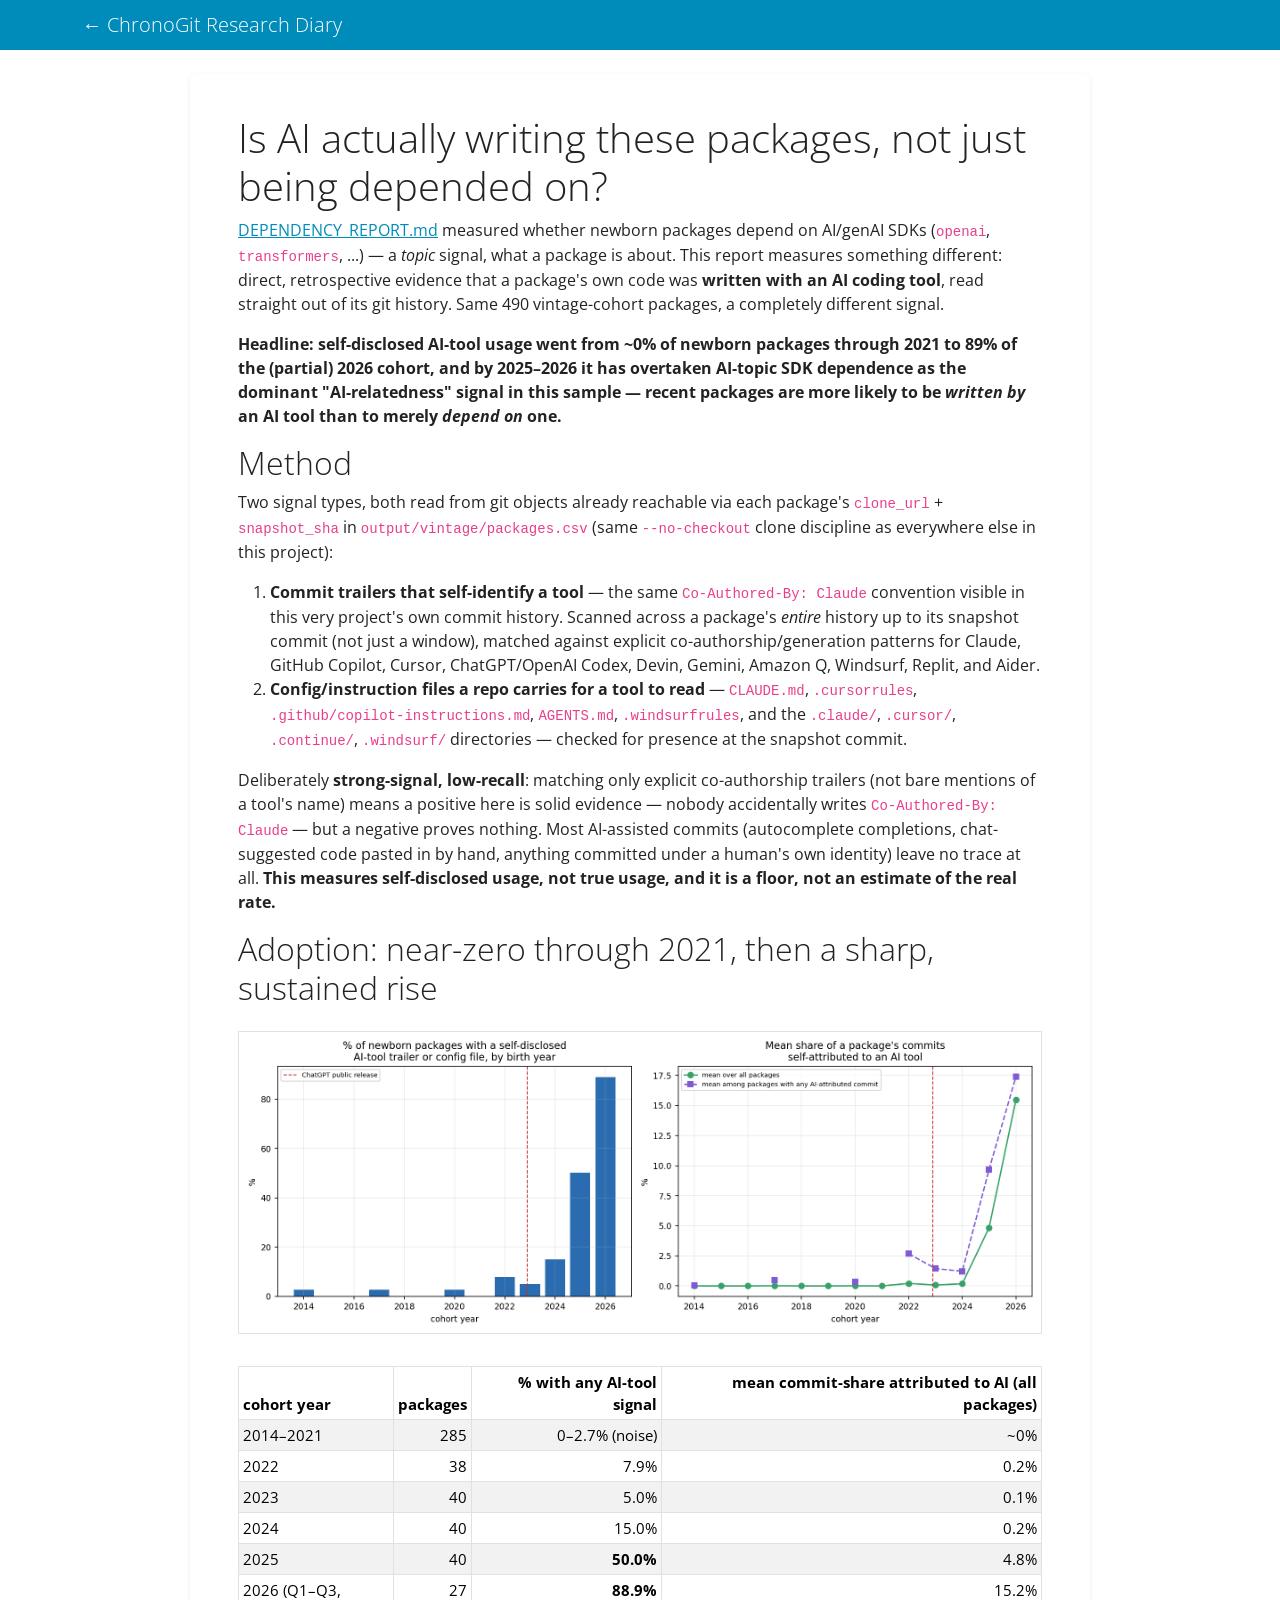
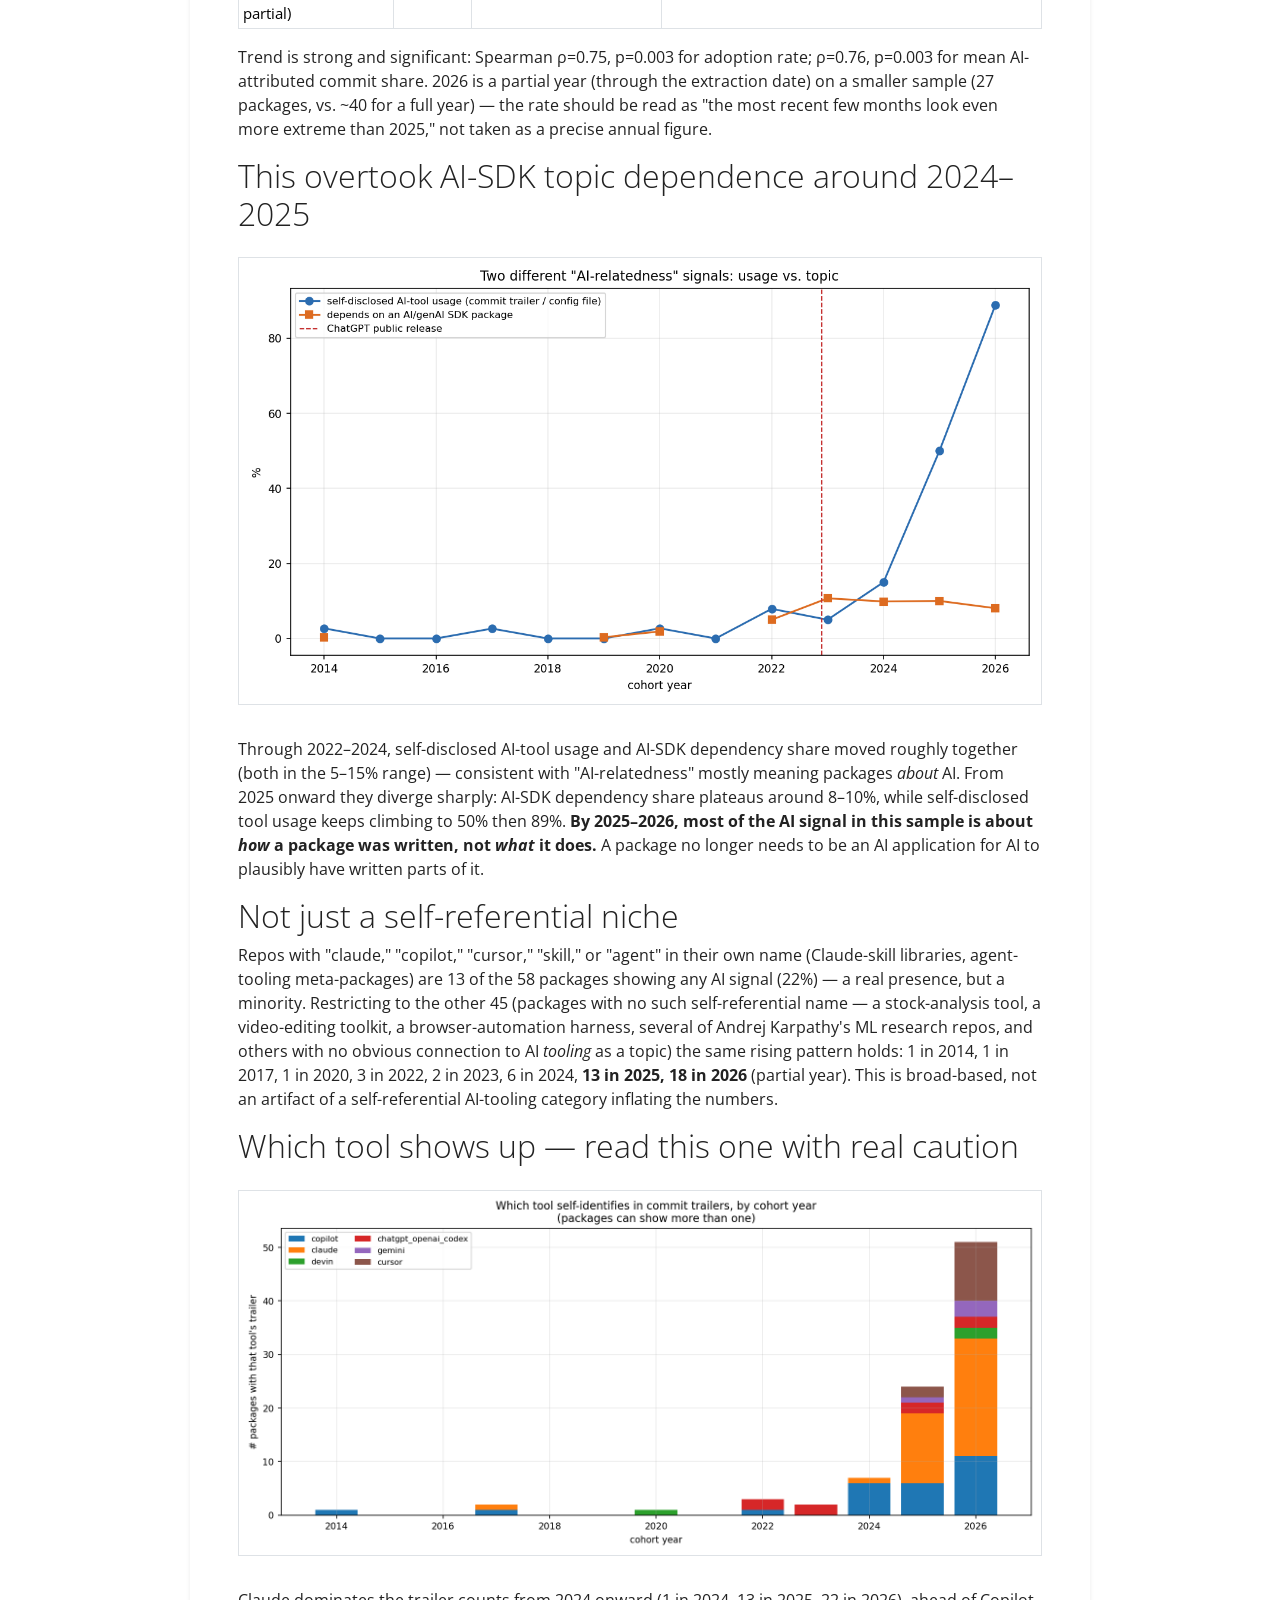
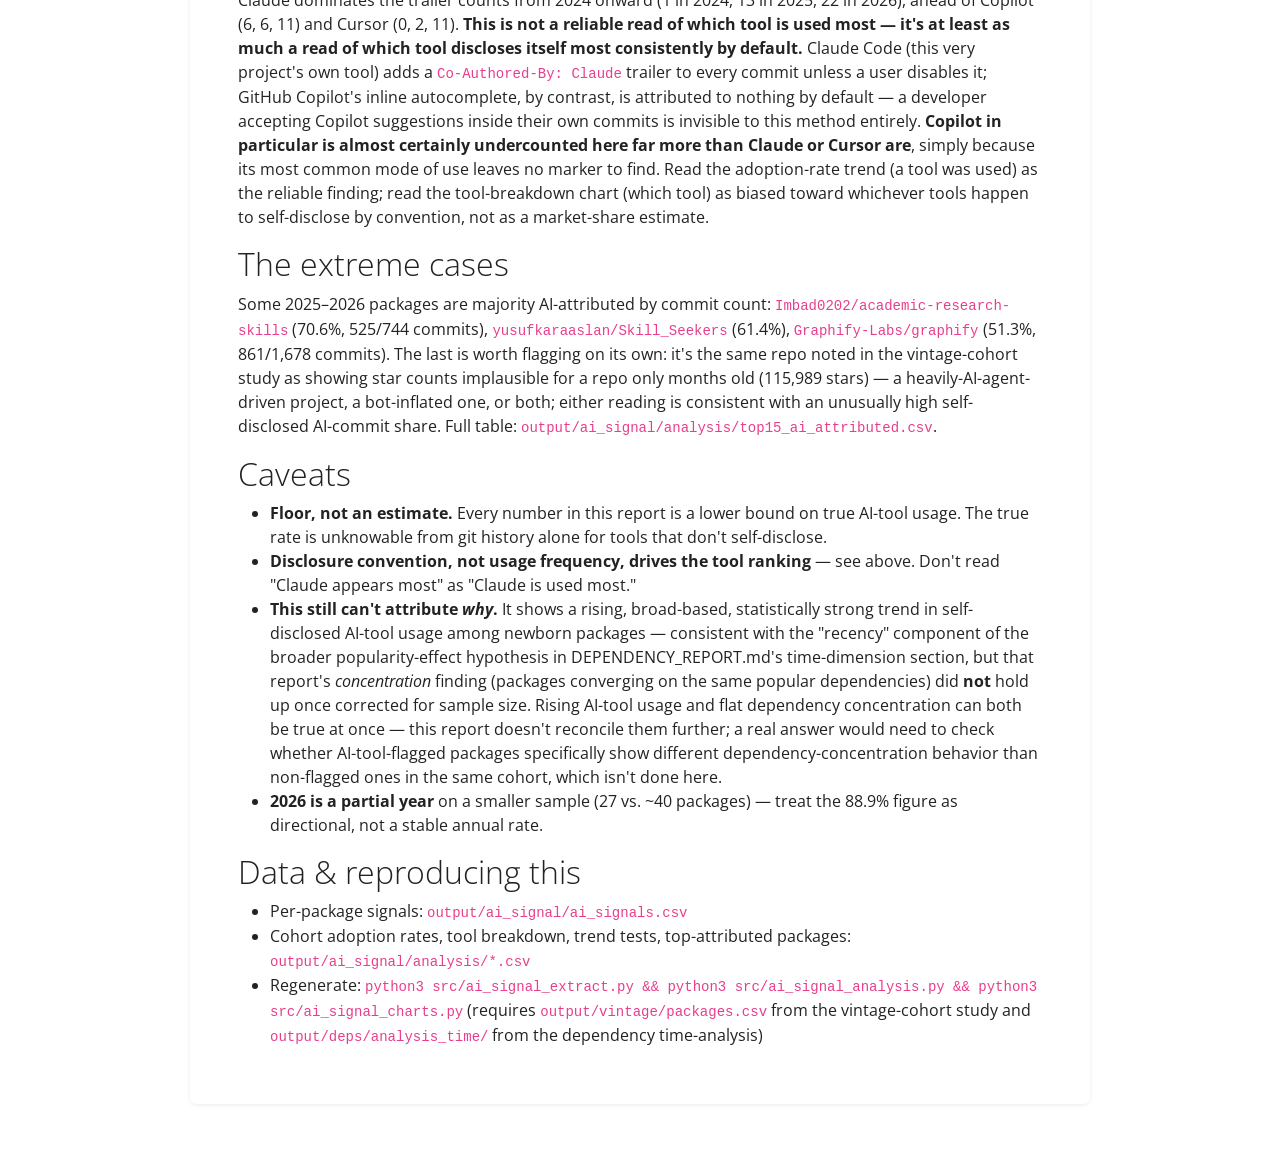
==== research-diary/reports/AI_USAGE_REPORT.html @ aee17451 "repo-metrics: measure AI-tool usage directly, not just AI-SDK dependence New AI_USAGE_REPORT.md, a g" ====
<!doctype html>
<html lang="en">
<head>
<meta charset="utf-8">
<meta name="viewport" content="width=device-width, initial-scale=1">
<title>Is AI actually writing these packages, not just being depended on? - ChronoGit Research Diary</title>
<link rel="stylesheet" href="../vendor/bootstrap-yeti.min.css">
<link rel="stylesheet" href="report.css">
</head>
<body>
  <nav class="navbar navbar-expand navbar-dark bg-primary mb-4">
    <div class="container">
      <a class="navbar-brand mb-0 h1" href="../index.html">&larr; ChronoGit Research Diary</a>
    </div>
  </nav>
  <div class="container report-container">
<h1 id="is-ai-actually-writing-these-packages-not-just-being-depended-on">Is AI actually writing these packages, not just being depended on?</h1>
<p><a href="DEPENDENCY_REPORT.html">DEPENDENCY_REPORT.md</a> measured whether newborn
packages depend on AI/genAI SDKs (<code>openai</code>, <code>transformers</code>, ...) — a
<em>topic</em> signal, what a package is about. This report measures something
different: direct, retrospective evidence that a package's own code was
<strong>written with an AI coding tool</strong>, read straight out of its git history.
Same 490 vintage-cohort packages, a completely different signal.</p>
<p><strong>Headline: self-disclosed AI-tool usage went from ~0% of newborn
packages through 2021 to 89% of the (partial) 2026 cohort, and by
2025–2026 it has overtaken AI-topic SDK dependence as the dominant
"AI-relatedness" signal in this sample — recent packages are more likely
to be <em>written by</em> an AI tool than to merely <em>depend on</em> one.</strong></p>
<h2 id="method">Method</h2>
<p>Two signal types, both read from git objects already reachable via each
package's <code>clone_url</code> + <code>snapshot_sha</code> in <code>output/vintage/packages.csv</code>
(same <code>--no-checkout</code> clone discipline as everywhere else in this
project):</p>
<ol>
<li><strong>Commit trailers that self-identify a tool</strong> — the same
   <code>Co-Authored-By: Claude</code> convention visible in this very project's own
   commit history. Scanned across a package's <em>entire</em> history up to its
   snapshot commit (not just a window), matched against explicit
   co-authorship/generation patterns for Claude, GitHub Copilot, Cursor,
   ChatGPT/OpenAI Codex, Devin, Gemini, Amazon Q, Windsurf, Replit, and
   Aider.</li>
<li><strong>Config/instruction files a repo carries for a tool to read</strong> —
   <code>CLAUDE.md</code>, <code>.cursorrules</code>, <code>.github/copilot-instructions.md</code>,
   <code>AGENTS.md</code>, <code>.windsurfrules</code>, and the <code>.claude/</code>, <code>.cursor/</code>,
   <code>.continue/</code>, <code>.windsurf/</code> directories — checked for presence at the
   snapshot commit.</li>
</ol>
<p>Deliberately <strong>strong-signal, low-recall</strong>: matching only explicit
co-authorship trailers (not bare mentions of a tool's name) means a
positive here is solid evidence — nobody accidentally writes
<code>Co-Authored-By: Claude</code> — but a negative proves nothing. Most
AI-assisted commits (autocomplete completions, chat-suggested code pasted
in by hand, anything committed under a human's own identity) leave no
trace at all. <strong>This measures self-disclosed usage, not true usage, and
it is a floor, not an estimate of the real rate.</strong></p>
<h2 id="adoption-near-zero-through-2021-then-a-sharp-sustained-rise">Adoption: near-zero through 2021, then a sharp, sustained rise</h2>
<p><img class="img-fluid rounded border my-3" alt="Adoption rate over time" src="../../repo-metrics/output/ai_signal/charts/adoption_rate.png" /></p>
<table class="table table-striped table-bordered table-sm">
<thead>
<tr>
<th>cohort year</th>
<th style="text-align: right;">packages</th>
<th style="text-align: right;">% with any AI-tool signal</th>
<th style="text-align: right;">mean commit-share attributed to AI (all packages)</th>
</tr>
</thead>
<tbody>
<tr>
<td>2014–2021</td>
<td style="text-align: right;">285</td>
<td style="text-align: right;">0–2.7% (noise)</td>
<td style="text-align: right;">~0%</td>
</tr>
<tr>
<td>2022</td>
<td style="text-align: right;">38</td>
<td style="text-align: right;">7.9%</td>
<td style="text-align: right;">0.2%</td>
</tr>
<tr>
<td>2023</td>
<td style="text-align: right;">40</td>
<td style="text-align: right;">5.0%</td>
<td style="text-align: right;">0.1%</td>
</tr>
<tr>
<td>2024</td>
<td style="text-align: right;">40</td>
<td style="text-align: right;">15.0%</td>
<td style="text-align: right;">0.2%</td>
</tr>
<tr>
<td>2025</td>
<td style="text-align: right;">40</td>
<td style="text-align: right;"><strong>50.0%</strong></td>
<td style="text-align: right;">4.8%</td>
</tr>
<tr>
<td>2026 (Q1–Q3, partial)</td>
<td style="text-align: right;">27</td>
<td style="text-align: right;"><strong>88.9%</strong></td>
<td style="text-align: right;">15.2%</td>
</tr>
</tbody>
</table>
<p>Trend is strong and significant: Spearman ρ=0.75, p=0.003 for adoption
rate; ρ=0.76, p=0.003 for mean AI-attributed commit share. 2026 is a
partial year (through the extraction date) on a smaller sample (27
packages, vs. ~40 for a full year) — the rate should be read as "the most
recent few months look even more extreme than 2025," not taken as a
precise annual figure.</p>
<h2 id="this-overtook-ai-sdk-topic-dependence-around-20242025">This overtook AI-SDK topic dependence around 2024–2025</h2>
<p><img class="img-fluid rounded border my-3" alt="Usage vs. topic" src="../../repo-metrics/output/ai_signal/charts/adoption_vs_sdk_timeline.png" /></p>
<p>Through 2022–2024, self-disclosed AI-tool usage and AI-SDK dependency
share moved roughly together (both in the 5–15% range) — consistent with
"AI-relatedness" mostly meaning packages <em>about</em> AI. From 2025 onward
they diverge sharply: AI-SDK dependency share plateaus around 8–10%,
while self-disclosed tool usage keeps climbing to 50% then 89%. <strong>By
2025–2026, most of the AI signal in this sample is about <em>how</em> a package
was written, not <em>what</em> it does.</strong> A package no longer needs to be an AI
application for AI to plausibly have written parts of it.</p>
<h2 id="not-just-a-self-referential-niche">Not just a self-referential niche</h2>
<p>Repos with "claude," "copilot," "cursor," "skill," or "agent" in their
own name (Claude-skill libraries, agent-tooling meta-packages) are 13 of
the 58 packages showing any AI signal (22%) — a real presence, but a
minority. Restricting to the other 45 (packages with no such
self-referential name — a stock-analysis tool, a video-editing toolkit, a
browser-automation harness, several of Andrej Karpathy's ML research
repos, and others with no obvious connection to AI <em>tooling</em> as a topic)
the same rising pattern holds: 1 in 2014, 1 in 2017, 1 in 2020, 3 in 2022,
2 in 2023, 6 in 2024, <strong>13 in 2025, 18 in 2026</strong> (partial year). This is
broad-based, not an artifact of a self-referential AI-tooling category
inflating the numbers.</p>
<h2 id="which-tool-shows-up-read-this-one-with-real-caution">Which tool shows up — read this one with real caution</h2>
<p><img class="img-fluid rounded border my-3" alt="Tool breakdown" src="../../repo-metrics/output/ai_signal/charts/tool_breakdown.png" /></p>
<p>Claude dominates the trailer counts from 2024 onward (1 in 2024, 13 in
2025, 22 in 2026), ahead of Copilot (6, 6, 11) and Cursor (0, 2, 11).
<strong>This is not a reliable read of which tool is used most — it's at least
as much a read of which tool discloses itself most consistently by
default.</strong> Claude Code (this very project's own tool) adds a
<code>Co-Authored-By: Claude</code> trailer to every commit unless a user
disables it; GitHub Copilot's inline autocomplete, by contrast, is
attributed to nothing by default — a developer accepting Copilot
suggestions inside their own commits is invisible to this method
entirely. <strong>Copilot in particular is almost certainly undercounted here
far more than Claude or Cursor are</strong>, simply because its most common mode
of use leaves no marker to find. Read the adoption-rate trend (a tool was
used) as the reliable finding; read the tool-breakdown chart (which tool)
as biased toward whichever tools happen to self-disclose by convention,
not as a market-share estimate.</p>
<h2 id="the-extreme-cases">The extreme cases</h2>
<p>Some 2025–2026 packages are majority AI-attributed by commit count:
<code>Imbad0202/academic-research-skills</code> (70.6%, 525/744 commits),
<code>yusufkaraaslan/Skill_Seekers</code> (61.4%), <code>Graphify-Labs/graphify</code> (51.3%,
861/1,678 commits). The last is worth flagging on its own: it's the same
repo noted in the vintage-cohort study as showing star counts implausible
for a repo only months old (115,989 stars) — a heavily-AI-agent-driven
project, a bot-inflated one, or both; either reading is consistent with
an unusually high self-disclosed AI-commit share. Full table:
<code>output/ai_signal/analysis/top15_ai_attributed.csv</code>.</p>
<h2 id="caveats">Caveats</h2>
<ul>
<li><strong>Floor, not an estimate.</strong> Every number in this report is a lower
  bound on true AI-tool usage. The true rate is unknowable from git
  history alone for tools that don't self-disclose.</li>
<li><strong>Disclosure convention, not usage frequency, drives the tool
  ranking</strong> — see above. Don't read "Claude appears most" as "Claude is
  used most."</li>
<li><strong>This still can't attribute <em>why</em>.</strong> It shows a rising, broad-based,
  statistically strong trend in self-disclosed AI-tool usage among
  newborn packages — consistent with the "recency" component of the
  broader popularity-effect hypothesis in DEPENDENCY_REPORT.md's
  time-dimension section, but that report's <em>concentration</em> finding
  (packages converging on the same popular dependencies) did <strong>not</strong>
  hold up once corrected for sample size. Rising AI-tool usage and flat
  dependency concentration can both be true at once — this report
  doesn't reconcile them further; a real answer would need to check
  whether AI-tool-flagged packages specifically show different
  dependency-concentration behavior than non-flagged ones in the same
  cohort, which isn't done here.</li>
<li><strong>2026 is a partial year</strong> on a smaller sample (27 vs. ~40 packages) —
  treat the 88.9% figure as directional, not a stable annual rate.</li>
</ul>
<h2 id="data-reproducing-this">Data &amp; reproducing this</h2>
<ul>
<li>Per-package signals: <code>output/ai_signal/ai_signals.csv</code></li>
<li>Cohort adoption rates, tool breakdown, trend tests, top-attributed
  packages: <code>output/ai_signal/analysis/*.csv</code></li>
<li>Regenerate: <code>python3 src/ai_signal_extract.py &amp;&amp; python3
  src/ai_signal_analysis.py &amp;&amp; python3 src/ai_signal_charts.py</code>
  (requires <code>output/vintage/packages.csv</code> from the vintage-cohort study
  and <code>output/deps/analysis_time/</code> from the dependency time-analysis)</li>
</ul>
  </div>
</body>
</html>
---- research-diary/reports/report.css ----
.report-container {
  max-width: 900px;
  background: #fff;
  padding: 2.5rem 3rem;
  margin-top: 1rem;
  margin-bottom: 3rem;
  border-radius: 6px;
  box-shadow: 0 1px 4px rgba(0,0,0,0.08);
}
.report-container img { max-width: 100%; }
.report-container table { font-size: 0.92rem; }
.report-container pre { background: #f6f8fa; padding: 0.75rem; border-radius: 4px; overflow-x: auto; }
@import url("pygments.css");
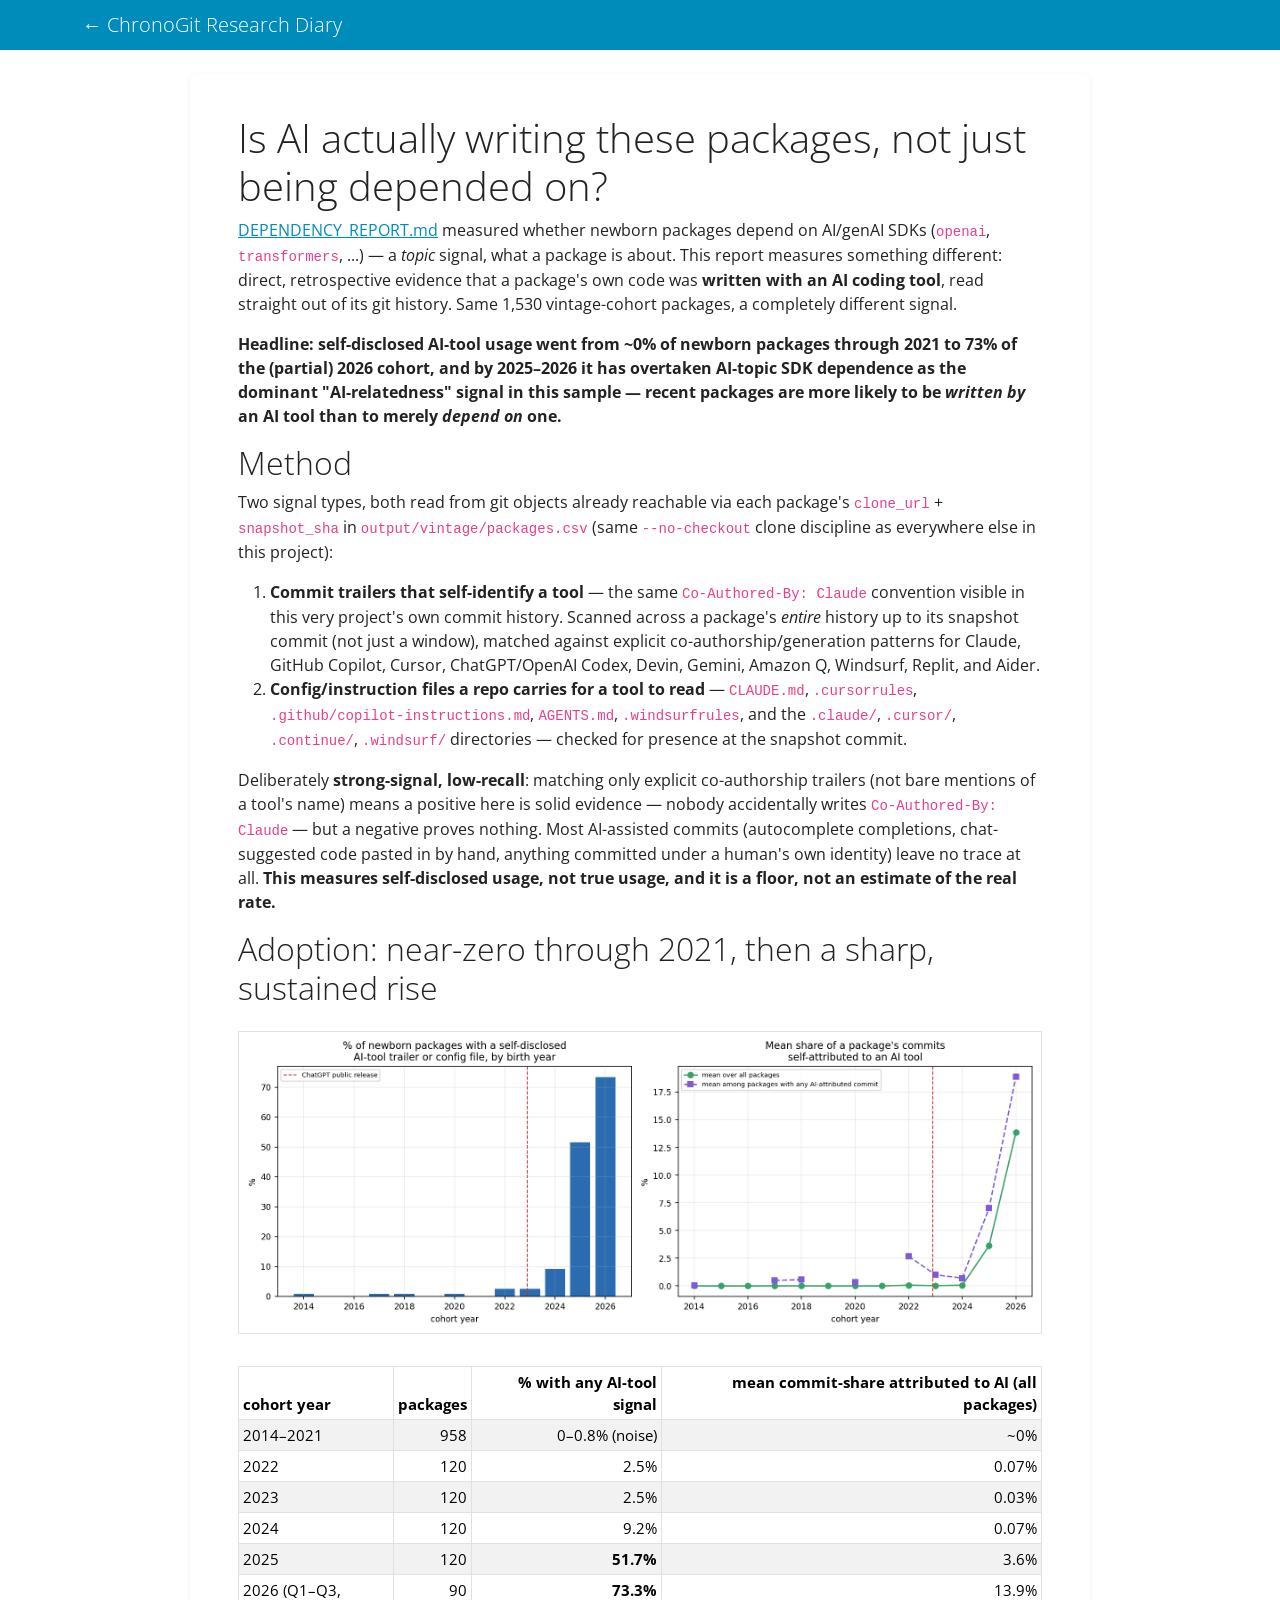
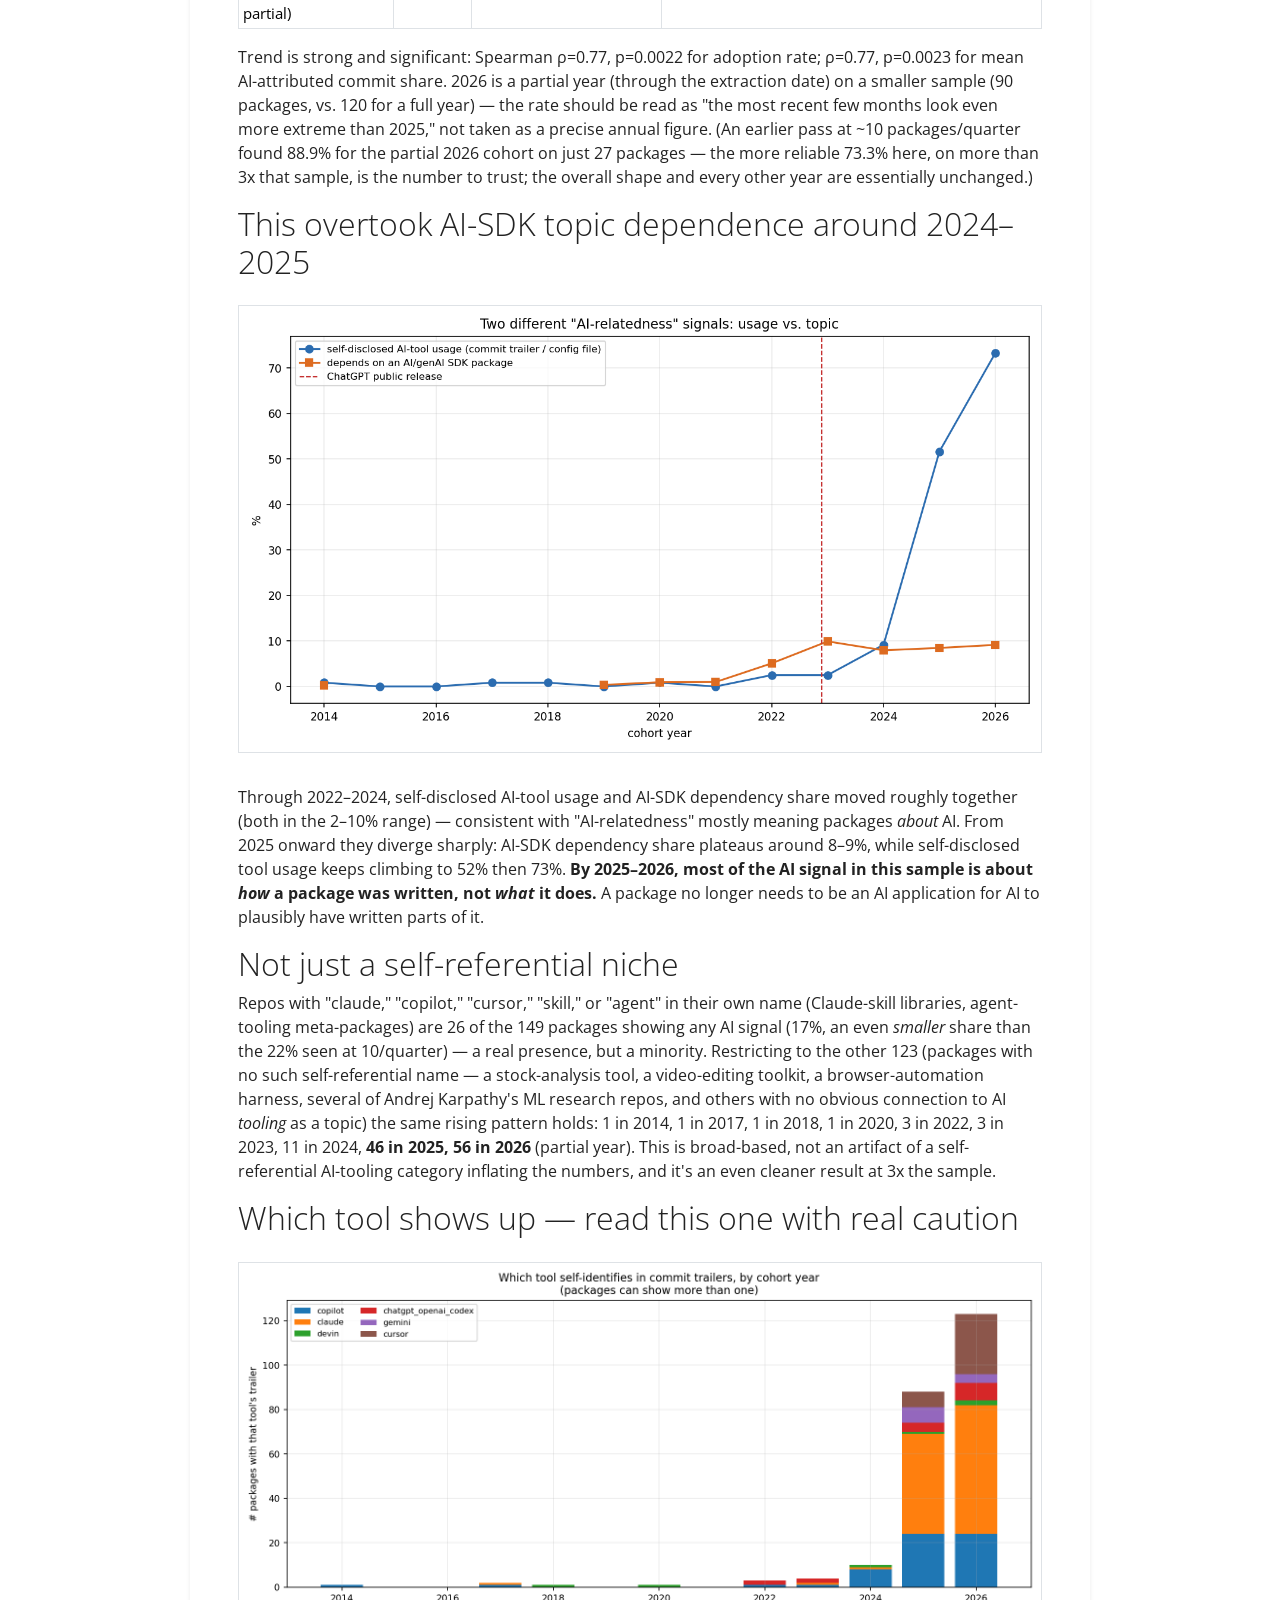
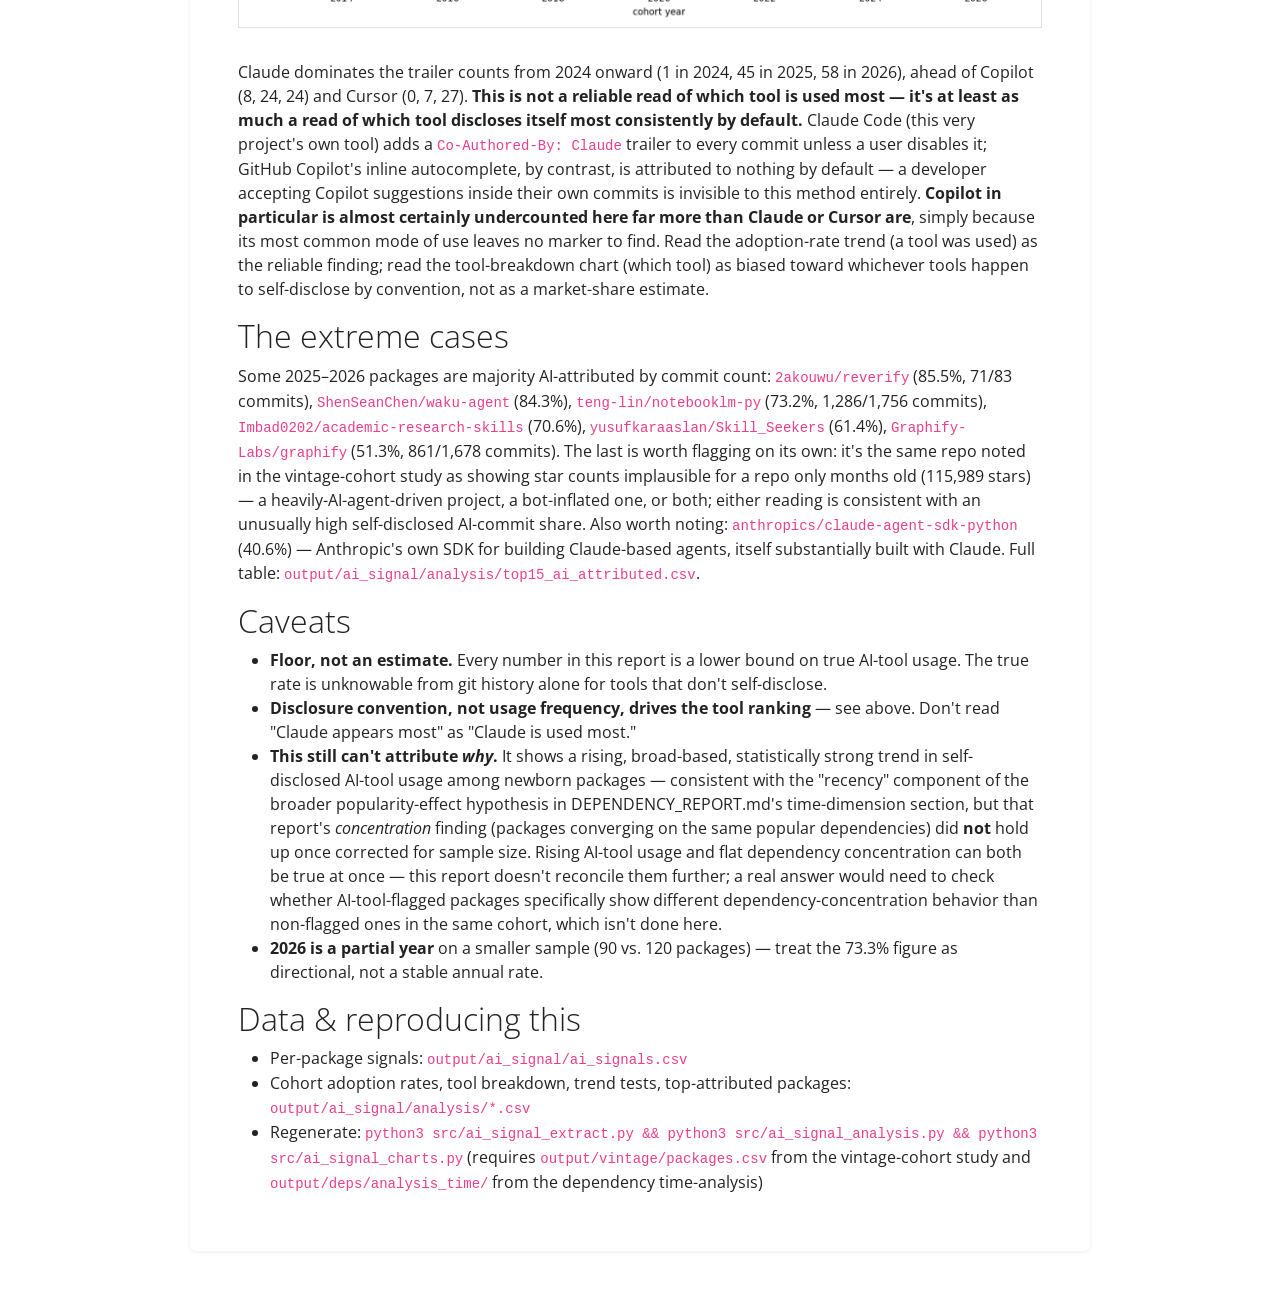
==== commit b7f08764: "repo-metrics: scale vintage-cohort sample 3x (10 -> 30/quarter), update all downstream reports and d" ====
--- a/research-diary/reports/AI_USAGE_REPORT.html
+++ b/research-diary/reports/AI_USAGE_REPORT.html
@@ -20,9 +20,9 @@
 <em>topic</em> signal, what a package is about. This report measures something
 different: direct, retrospective evidence that a package's own code was
 <strong>written with an AI coding tool</strong>, read straight out of its git history.
-Same 490 vintage-cohort packages, a completely different signal.</p>
+Same 1,530 vintage-cohort packages, a completely different signal.</p>
 <p><strong>Headline: self-disclosed AI-tool usage went from ~0% of newborn
-packages through 2021 to 89% of the (partial) 2026 cohort, and by
+packages through 2021 to 73% of the (partial) 2026 cohort, and by
 2025–2026 it has overtaken AI-topic SDK dependence as the dominant
 "AI-relatedness" signal in this sample — recent packages are more likely
 to be <em>written by</em> an AI tool than to merely <em>depend on</em> one.</strong></p>
@@ -67,74 +67,78 @@
 <tbody>
 <tr>
 <td>2014–2021</td>
-<td style="text-align: right;">285</td>
-<td style="text-align: right;">0–2.7% (noise)</td>
+<td style="text-align: right;">958</td>
+<td style="text-align: right;">0–0.8% (noise)</td>
 <td style="text-align: right;">~0%</td>
 </tr>
 <tr>
 <td>2022</td>
-<td style="text-align: right;">38</td>
-<td style="text-align: right;">7.9%</td>
-<td style="text-align: right;">0.2%</td>
+<td style="text-align: right;">120</td>
+<td style="text-align: right;">2.5%</td>
+<td style="text-align: right;">0.07%</td>
 </tr>
 <tr>
 <td>2023</td>
-<td style="text-align: right;">40</td>
-<td style="text-align: right;">5.0%</td>
-<td style="text-align: right;">0.1%</td>
+<td style="text-align: right;">120</td>
+<td style="text-align: right;">2.5%</td>
+<td style="text-align: right;">0.03%</td>
 </tr>
 <tr>
 <td>2024</td>
-<td style="text-align: right;">40</td>
-<td style="text-align: right;">15.0%</td>
-<td style="text-align: right;">0.2%</td>
+<td style="text-align: right;">120</td>
+<td style="text-align: right;">9.2%</td>
+<td style="text-align: right;">0.07%</td>
 </tr>
 <tr>
 <td>2025</td>
-<td style="text-align: right;">40</td>
-<td style="text-align: right;"><strong>50.0%</strong></td>
-<td style="text-align: right;">4.8%</td>
+<td style="text-align: right;">120</td>
+<td style="text-align: right;"><strong>51.7%</strong></td>
+<td style="text-align: right;">3.6%</td>
 </tr>
 <tr>
 <td>2026 (Q1–Q3, partial)</td>
-<td style="text-align: right;">27</td>
-<td style="text-align: right;"><strong>88.9%</strong></td>
-<td style="text-align: right;">15.2%</td>
+<td style="text-align: right;">90</td>
+<td style="text-align: right;"><strong>73.3%</strong></td>
+<td style="text-align: right;">13.9%</td>
 </tr>
 </tbody>
 </table>
-<p>Trend is strong and significant: Spearman ρ=0.75, p=0.003 for adoption
-rate; ρ=0.76, p=0.003 for mean AI-attributed commit share. 2026 is a
-partial year (through the extraction date) on a smaller sample (27
-packages, vs. ~40 for a full year) — the rate should be read as "the most
+<p>Trend is strong and significant: Spearman ρ=0.77, p=0.0022 for adoption
+rate; ρ=0.77, p=0.0023 for mean AI-attributed commit share. 2026 is a
+partial year (through the extraction date) on a smaller sample (90
+packages, vs. 120 for a full year) — the rate should be read as "the most
 recent few months look even more extreme than 2025," not taken as a
-precise annual figure.</p>
+precise annual figure. (An earlier pass at ~10 packages/quarter found
+88.9% for the partial 2026 cohort on just 27 packages — the more reliable
+73.3% here, on more than 3x that sample, is the number to trust; the
+overall shape and every other year are essentially unchanged.)</p>
 <h2 id="this-overtook-ai-sdk-topic-dependence-around-20242025">This overtook AI-SDK topic dependence around 2024–2025</h2>
 <p><img class="img-fluid rounded border my-3" alt="Usage vs. topic" src="../../repo-metrics/output/ai_signal/charts/adoption_vs_sdk_timeline.png" /></p>
 <p>Through 2022–2024, self-disclosed AI-tool usage and AI-SDK dependency
-share moved roughly together (both in the 5–15% range) — consistent with
+share moved roughly together (both in the 2–10% range) — consistent with
 "AI-relatedness" mostly meaning packages <em>about</em> AI. From 2025 onward
-they diverge sharply: AI-SDK dependency share plateaus around 8–10%,
-while self-disclosed tool usage keeps climbing to 50% then 89%. <strong>By
+they diverge sharply: AI-SDK dependency share plateaus around 8–9%,
+while self-disclosed tool usage keeps climbing to 52% then 73%. <strong>By
 2025–2026, most of the AI signal in this sample is about <em>how</em> a package
 was written, not <em>what</em> it does.</strong> A package no longer needs to be an AI
 application for AI to plausibly have written parts of it.</p>
 <h2 id="not-just-a-self-referential-niche">Not just a self-referential niche</h2>
 <p>Repos with "claude," "copilot," "cursor," "skill," or "agent" in their
-own name (Claude-skill libraries, agent-tooling meta-packages) are 13 of
-the 58 packages showing any AI signal (22%) — a real presence, but a
-minority. Restricting to the other 45 (packages with no such
-self-referential name — a stock-analysis tool, a video-editing toolkit, a
-browser-automation harness, several of Andrej Karpathy's ML research
-repos, and others with no obvious connection to AI <em>tooling</em> as a topic)
-the same rising pattern holds: 1 in 2014, 1 in 2017, 1 in 2020, 3 in 2022,
-2 in 2023, 6 in 2024, <strong>13 in 2025, 18 in 2026</strong> (partial year). This is
+own name (Claude-skill libraries, agent-tooling meta-packages) are 26 of
+the 149 packages showing any AI signal (17%, an even <em>smaller</em> share than
+the 22% seen at 10/quarter) — a real presence, but a minority. Restricting
+to the other 123 (packages with no such self-referential name — a
+stock-analysis tool, a video-editing toolkit, a browser-automation
+harness, several of Andrej Karpathy's ML research repos, and others with
+no obvious connection to AI <em>tooling</em> as a topic) the same rising pattern
+holds: 1 in 2014, 1 in 2017, 1 in 2018, 1 in 2020, 3 in 2022, 3 in 2023,
+11 in 2024, <strong>46 in 2025, 56 in 2026</strong> (partial year). This is
 broad-based, not an artifact of a self-referential AI-tooling category
-inflating the numbers.</p>
+inflating the numbers, and it's an even cleaner result at 3x the sample.</p>
 <h2 id="which-tool-shows-up-read-this-one-with-real-caution">Which tool shows up — read this one with real caution</h2>
 <p><img class="img-fluid rounded border my-3" alt="Tool breakdown" src="../../repo-metrics/output/ai_signal/charts/tool_breakdown.png" /></p>
-<p>Claude dominates the trailer counts from 2024 onward (1 in 2024, 13 in
-2025, 22 in 2026), ahead of Copilot (6, 6, 11) and Cursor (0, 2, 11).
+<p>Claude dominates the trailer counts from 2024 onward (1 in 2024, 45 in
+2025, 58 in 2026), ahead of Copilot (8, 24, 24) and Cursor (0, 7, 27).
 <strong>This is not a reliable read of which tool is used most — it's at least
 as much a read of which tool discloses itself most consistently by
 default.</strong> Claude Code (this very project's own tool) adds a
@@ -150,14 +154,18 @@
 not as a market-share estimate.</p>
 <h2 id="the-extreme-cases">The extreme cases</h2>
 <p>Some 2025–2026 packages are majority AI-attributed by commit count:
-<code>Imbad0202/academic-research-skills</code> (70.6%, 525/744 commits),
-<code>yusufkaraaslan/Skill_Seekers</code> (61.4%), <code>Graphify-Labs/graphify</code> (51.3%,
-861/1,678 commits). The last is worth flagging on its own: it's the same
-repo noted in the vintage-cohort study as showing star counts implausible
-for a repo only months old (115,989 stars) — a heavily-AI-agent-driven
-project, a bot-inflated one, or both; either reading is consistent with
-an unusually high self-disclosed AI-commit share. Full table:
-<code>output/ai_signal/analysis/top15_ai_attributed.csv</code>.</p>
+<code>2akouwu/reverify</code> (85.5%, 71/83 commits), <code>ShenSeanChen/waku-agent</code>
+(84.3%), <code>teng-lin/notebooklm-py</code> (73.2%, 1,286/1,756 commits),
+<code>Imbad0202/academic-research-skills</code> (70.6%), <code>yusufkaraaslan/Skill_Seekers</code>
+(61.4%), <code>Graphify-Labs/graphify</code> (51.3%, 861/1,678 commits). The last is
+worth flagging on its own: it's the same repo noted in the vintage-cohort
+study as showing star counts implausible for a repo only months old
+(115,989 stars) — a heavily-AI-agent-driven project, a bot-inflated one,
+or both; either reading is consistent with an unusually high
+self-disclosed AI-commit share. Also worth noting:
+<code>anthropics/claude-agent-sdk-python</code> (40.6%) — Anthropic's own SDK for
+building Claude-based agents, itself substantially built with Claude.
+Full table: <code>output/ai_signal/analysis/top15_ai_attributed.csv</code>.</p>
 <h2 id="caveats">Caveats</h2>
 <ul>
 <li><strong>Floor, not an estimate.</strong> Every number in this report is a lower
@@ -178,8 +186,8 @@
   whether AI-tool-flagged packages specifically show different
   dependency-concentration behavior than non-flagged ones in the same
   cohort, which isn't done here.</li>
-<li><strong>2026 is a partial year</strong> on a smaller sample (27 vs. ~40 packages) —
-  treat the 88.9% figure as directional, not a stable annual rate.</li>
+<li><strong>2026 is a partial year</strong> on a smaller sample (90 vs. 120 packages) —
+  treat the 73.3% figure as directional, not a stable annual rate.</li>
 </ul>
 <h2 id="data-reproducing-this">Data &amp; reproducing this</h2>
 <ul>
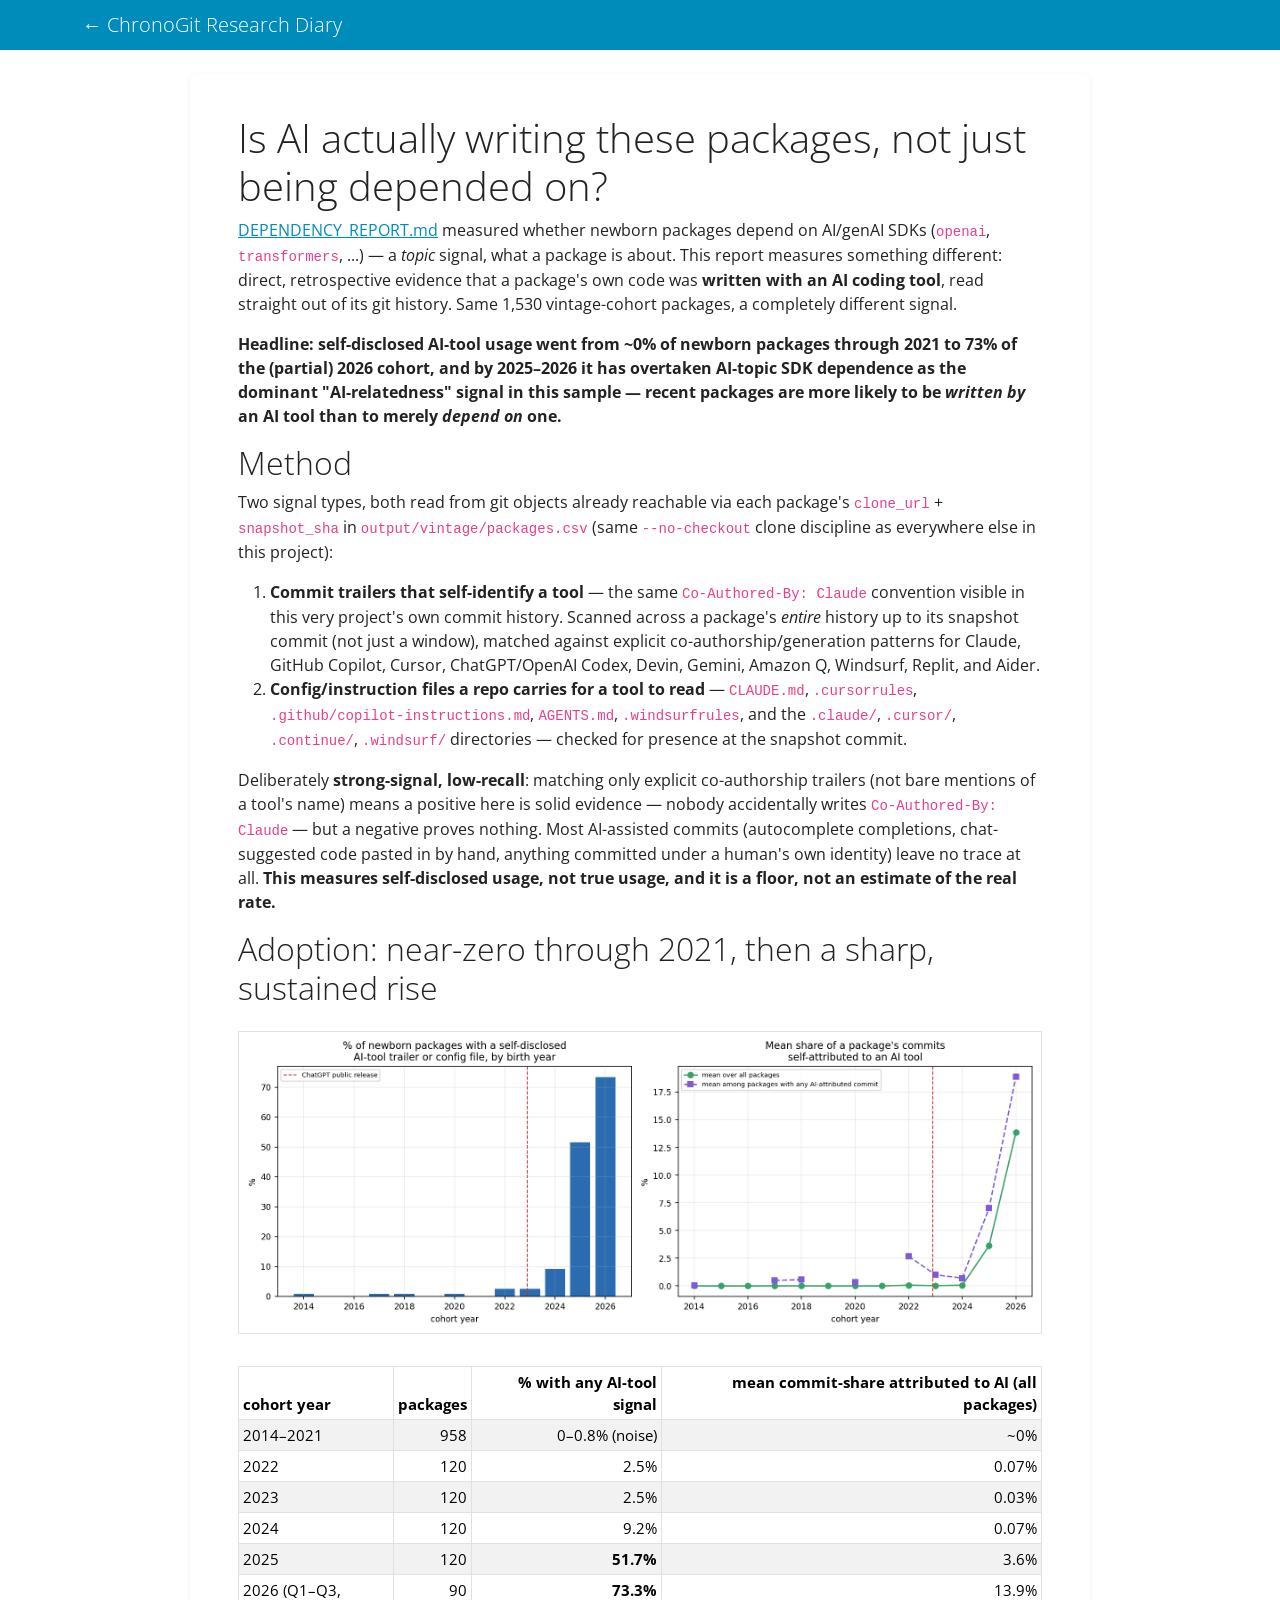
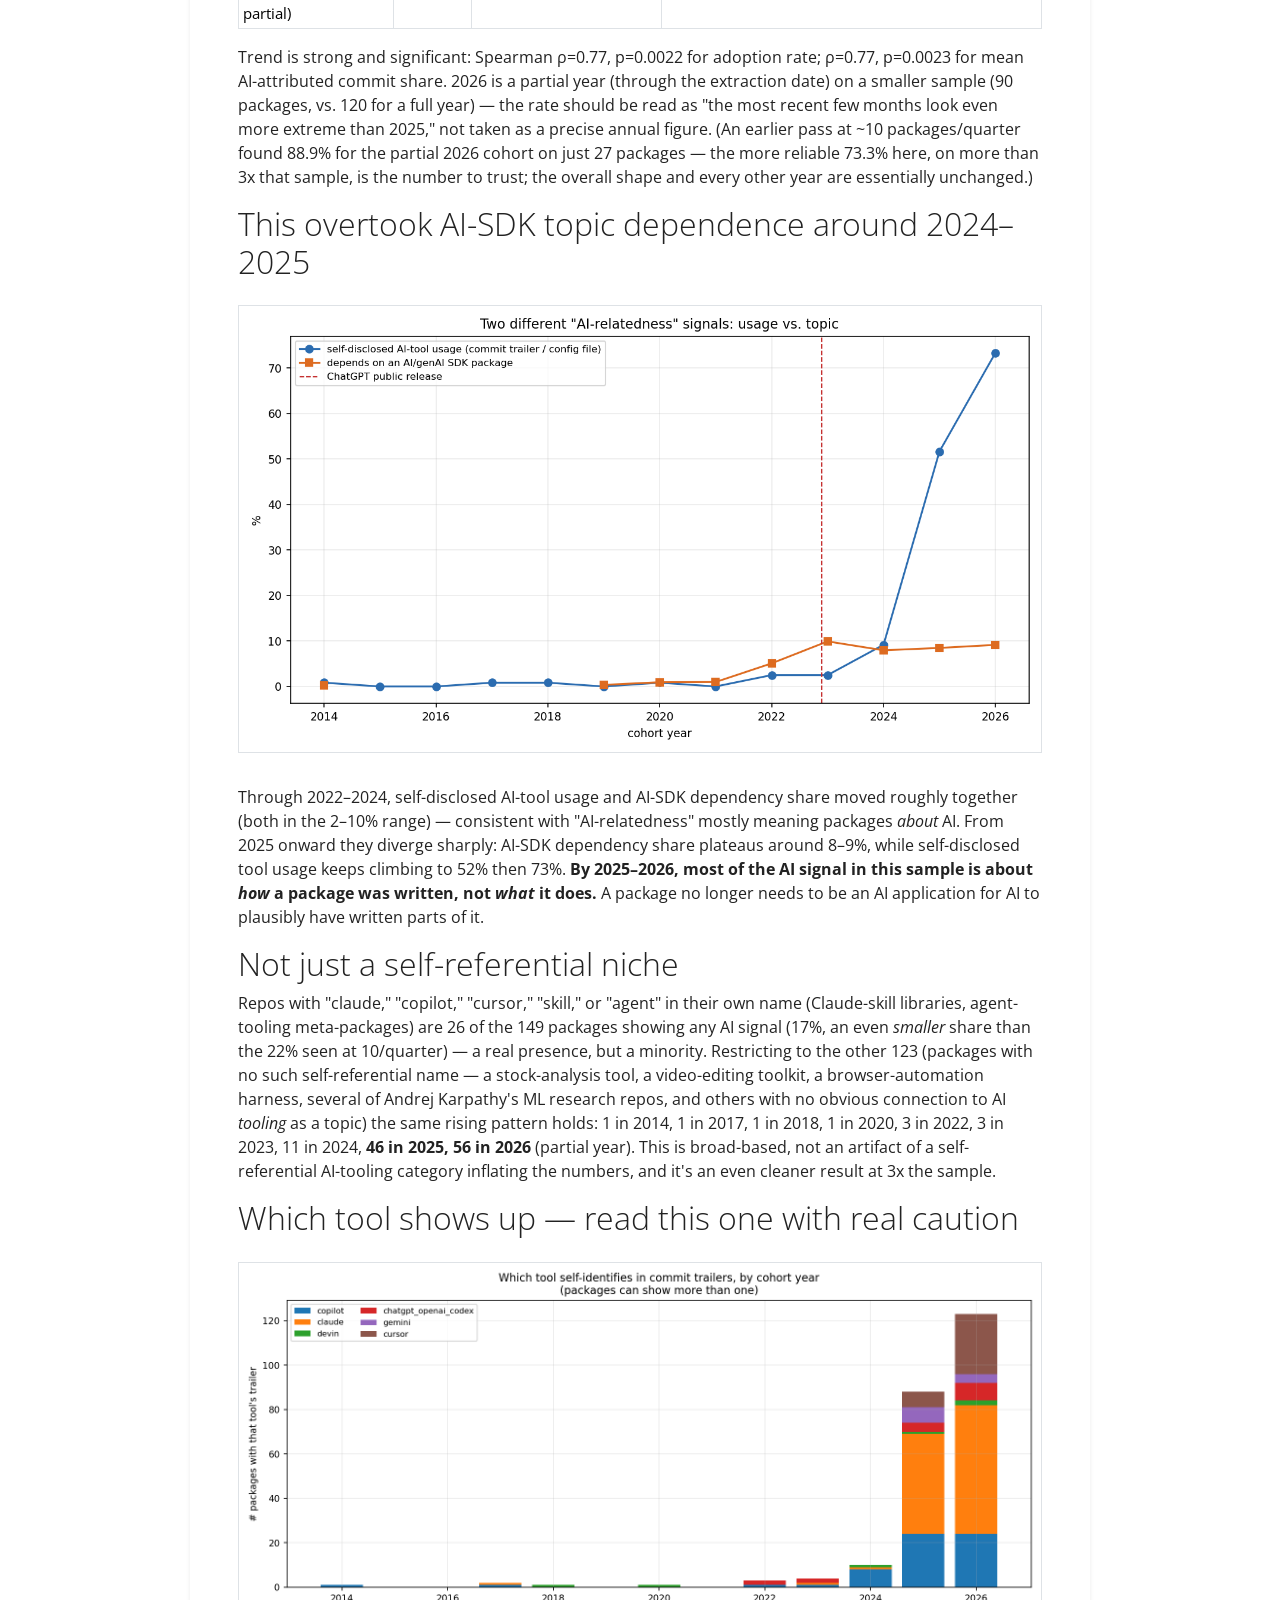
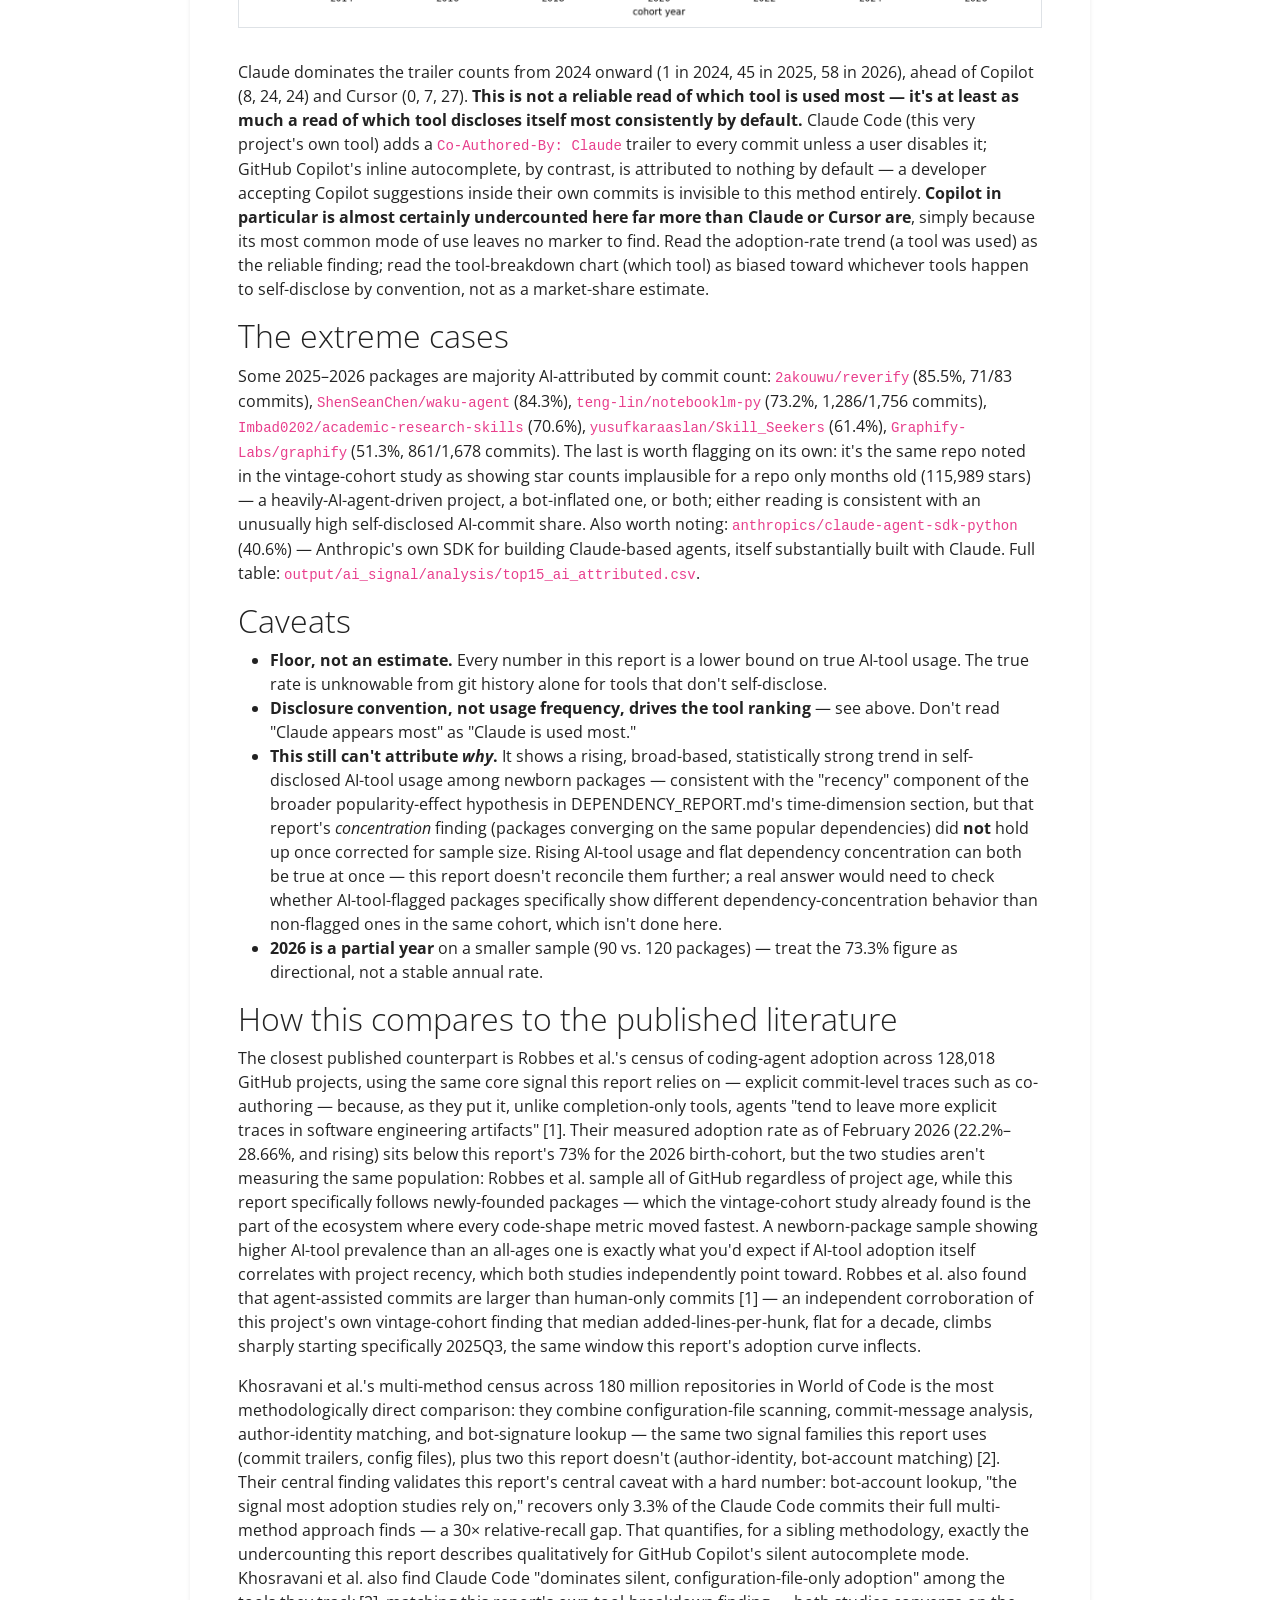
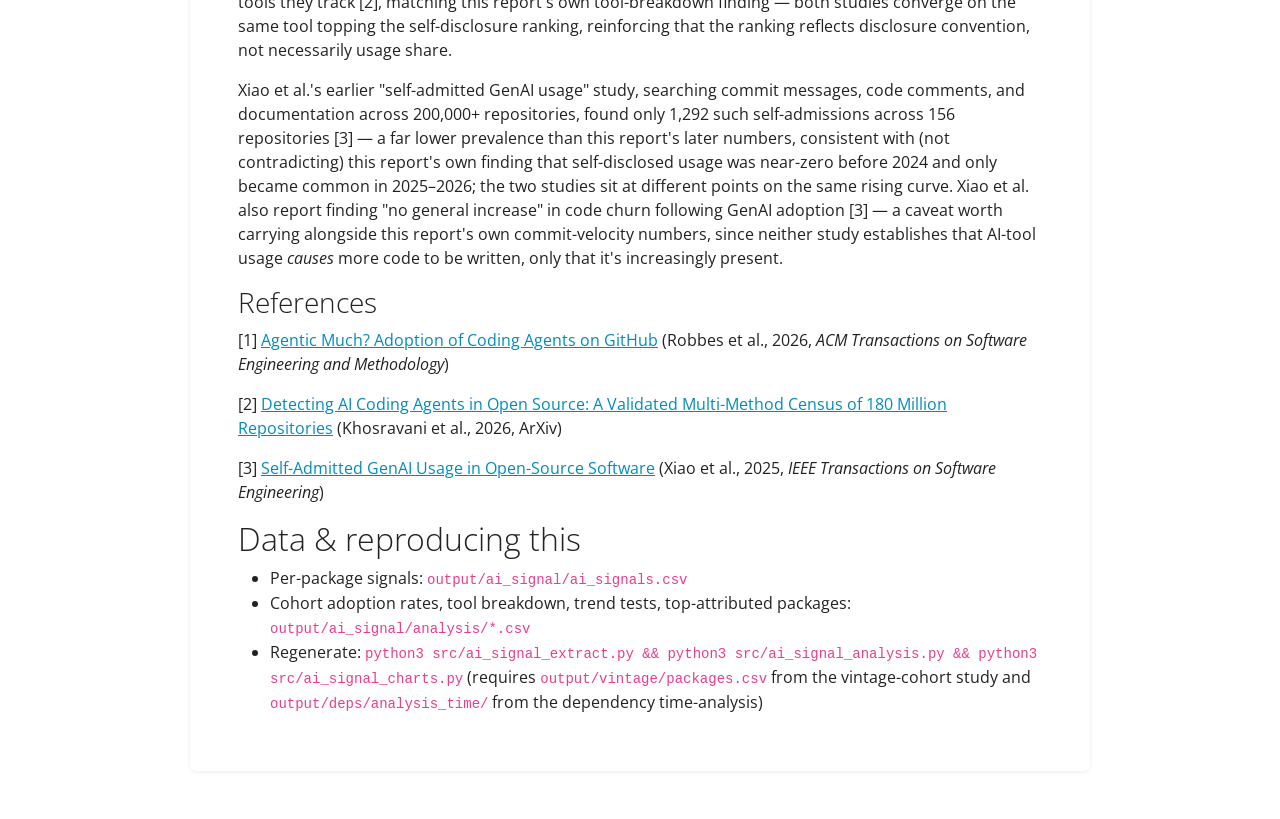
==== commit a21f16e5: "repo-metrics: add literature comparison sections to all four reports Searched Consensus (peer-review" ====
--- a/research-diary/reports/AI_USAGE_REPORT.html
+++ b/research-diary/reports/AI_USAGE_REPORT.html
@@ -189,6 +189,60 @@
 <li><strong>2026 is a partial year</strong> on a smaller sample (90 vs. 120 packages) —
   treat the 73.3% figure as directional, not a stable annual rate.</li>
 </ul>
+<h2 id="how-this-compares-to-the-published-literature">How this compares to the published literature</h2>
+<p>The closest published counterpart is Robbes et al.'s census of
+coding-agent adoption across 128,018 GitHub projects, using the same core
+signal this report relies on — explicit commit-level traces such as
+co-authoring — because, as they put it, unlike completion-only tools,
+agents "tend to leave more explicit traces in software engineering
+artifacts" [1]. Their measured adoption rate as of February 2026
+(22.2%–28.66%, and rising) sits below this report's 73% for the 2026
+birth-cohort, but the two studies aren't measuring the same population:
+Robbes et al. sample all of GitHub regardless of project age, while this
+report specifically follows newly-founded packages — which the
+vintage-cohort study already found is the part of the ecosystem where
+every code-shape metric moved fastest. A newborn-package sample showing
+higher AI-tool prevalence than an all-ages one is exactly what you'd
+expect if AI-tool adoption itself correlates with project recency, which
+both studies independently point toward. Robbes et al. also found that
+agent-assisted commits are larger than human-only commits [1] — an
+independent corroboration of this project's own vintage-cohort finding
+that median added-lines-per-hunk, flat for a decade, climbs sharply
+starting specifically 2025Q3, the same window this report's adoption
+curve inflects.</p>
+<p>Khosravani et al.'s multi-method census across 180 million repositories
+in World of Code is the most methodologically direct comparison: they
+combine configuration-file scanning, commit-message analysis,
+author-identity matching, and bot-signature lookup — the same two signal
+families this report uses (commit trailers, config files), plus two this
+report doesn't (author-identity, bot-account matching) [2]. Their central
+finding validates this report's central caveat with a hard number:
+bot-account lookup, "the signal most adoption studies rely on," recovers
+only 3.3% of the Claude Code commits their full multi-method approach
+finds — a 30× relative-recall gap. That quantifies, for a sibling
+methodology, exactly the undercounting this report describes
+qualitatively for GitHub Copilot's silent autocomplete mode. Khosravani
+et al. also find Claude Code "dominates silent, configuration-file-only
+adoption" among the tools they track [2], matching this report's own
+tool-breakdown finding — both studies converge on the same tool topping
+the self-disclosure ranking, reinforcing that the ranking reflects
+disclosure convention, not necessarily usage share.</p>
+<p>Xiao et al.'s earlier "self-admitted GenAI usage" study, searching commit
+messages, code comments, and documentation across 200,000+ repositories,
+found only 1,292 such self-admissions across 156 repositories [3] — a far
+lower prevalence than this report's later numbers, consistent with (not
+contradicting) this report's own finding that self-disclosed usage was
+near-zero before 2024 and only became common in 2025–2026; the two
+studies sit at different points on the same rising curve. Xiao et al.
+also report finding "no general increase" in code churn following GenAI
+adoption [3] — a caveat worth carrying alongside this report's own
+commit-velocity numbers, since neither study establishes that AI-tool
+usage <em>causes</em> more code to be written, only that it's increasingly
+present.</p>
+<h3 id="references">References</h3>
+<p>[1] <a href="https://consensus.app/papers/details/20050425973953e9b0a6c9f316e85d44/?utm_source=claude_desktop">Agentic Much? Adoption of Coding Agents on GitHub</a> (Robbes et al., 2026, <em>ACM Transactions on Software Engineering and Methodology</em>)</p>
+<p>[2] <a href="https://consensus.app/papers/details/d9f42bd4b4e05f78824808f090534384/?utm_source=claude_desktop">Detecting AI Coding Agents in Open Source: A Validated Multi-Method Census of 180 Million Repositories</a> (Khosravani et al., 2026, ArXiv)</p>
+<p>[3] <a href="https://consensus.app/papers/details/aea2e62ca2295dfcaf8a4c87e8e358ec/?utm_source=claude_desktop">Self-Admitted GenAI Usage in Open-Source Software</a> (Xiao et al., 2025, <em>IEEE Transactions on Software Engineering</em>)</p>
 <h2 id="data-reproducing-this">Data &amp; reproducing this</h2>
 <ul>
 <li>Per-package signals: <code>output/ai_signal/ai_signals.csv</code></li>
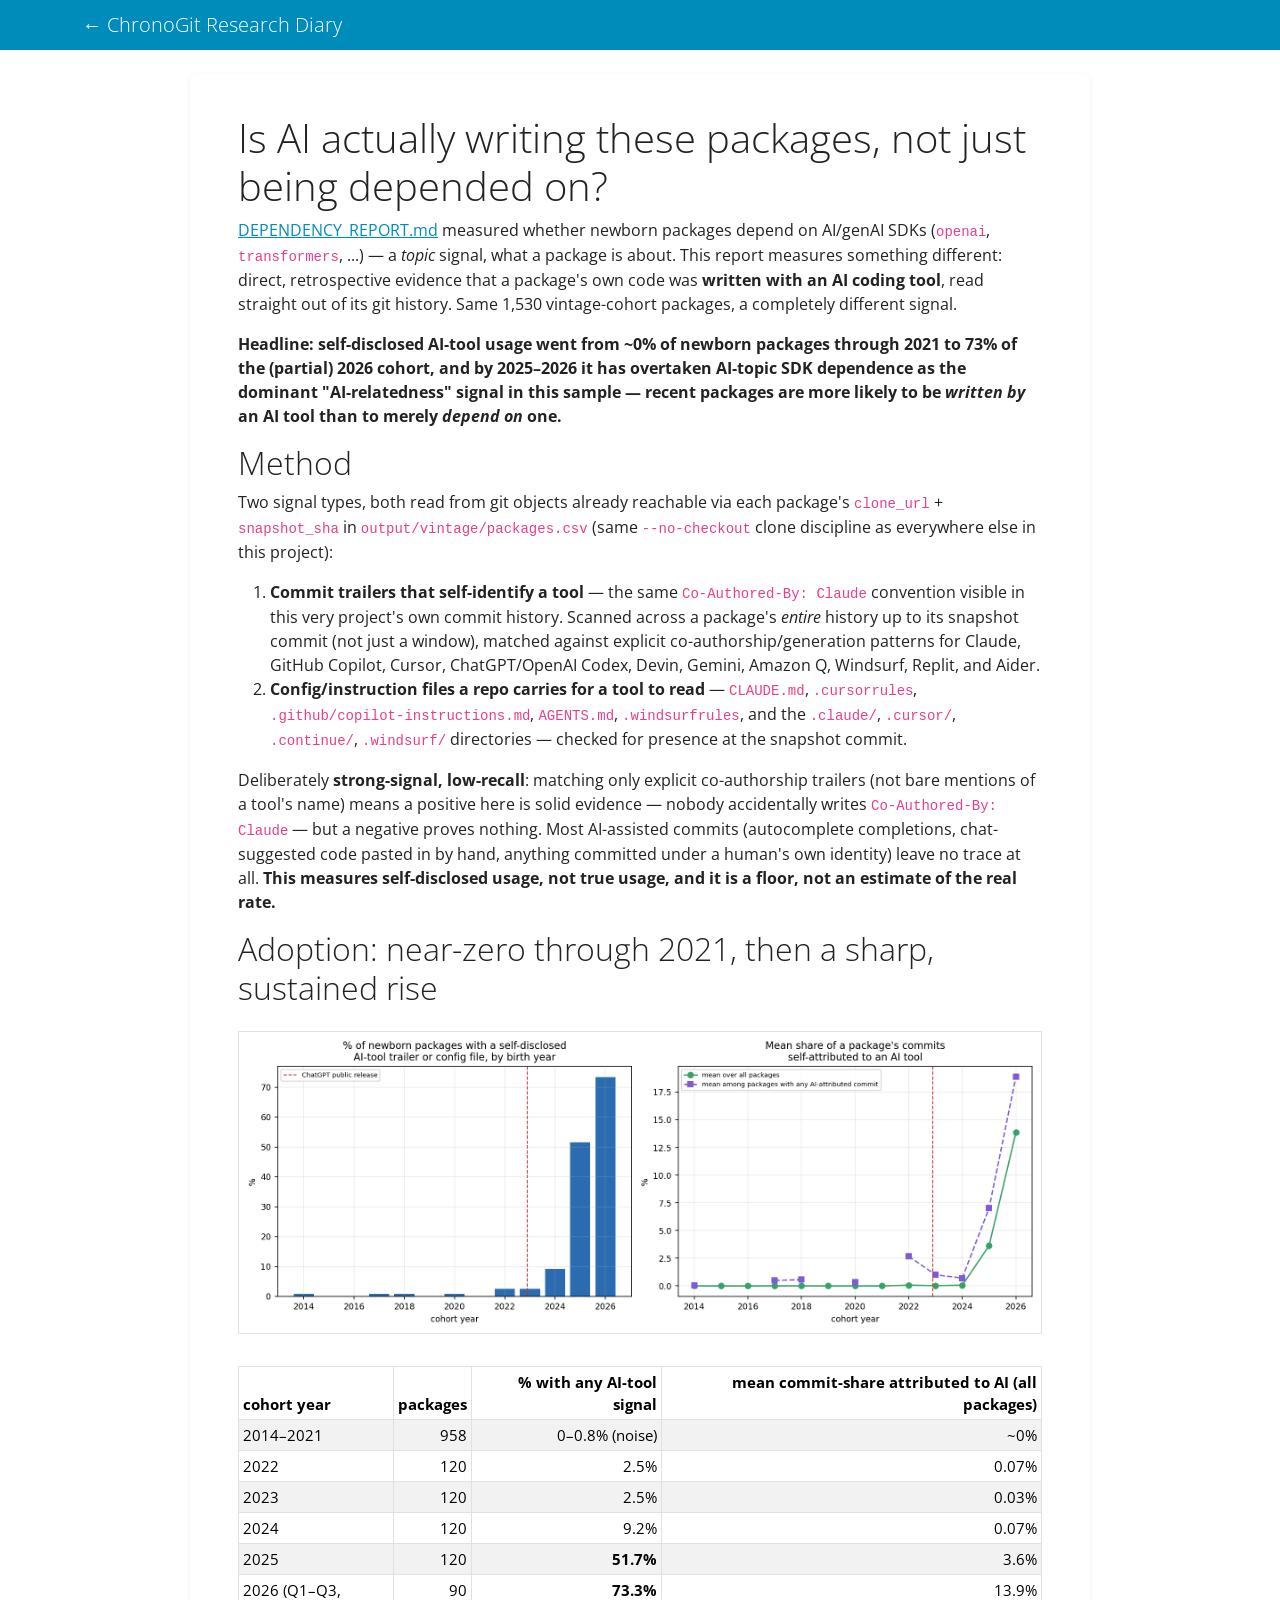
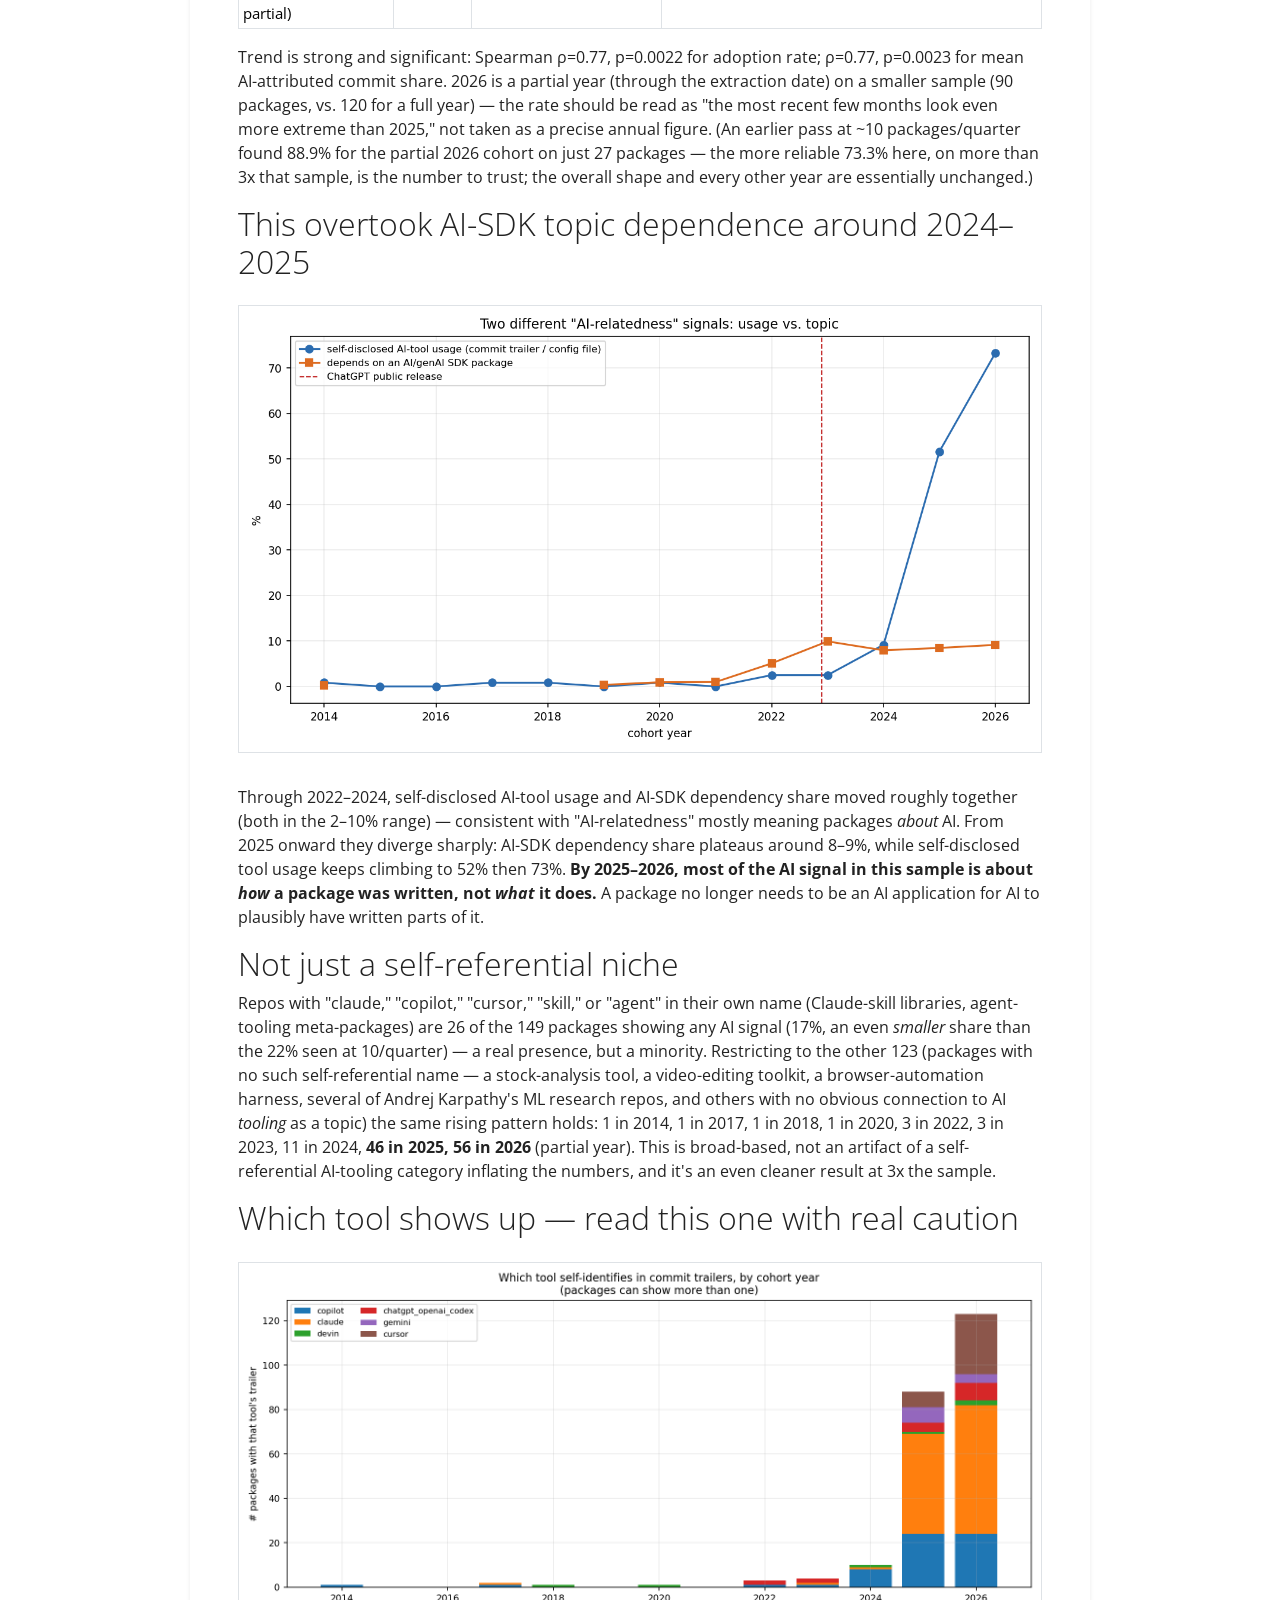
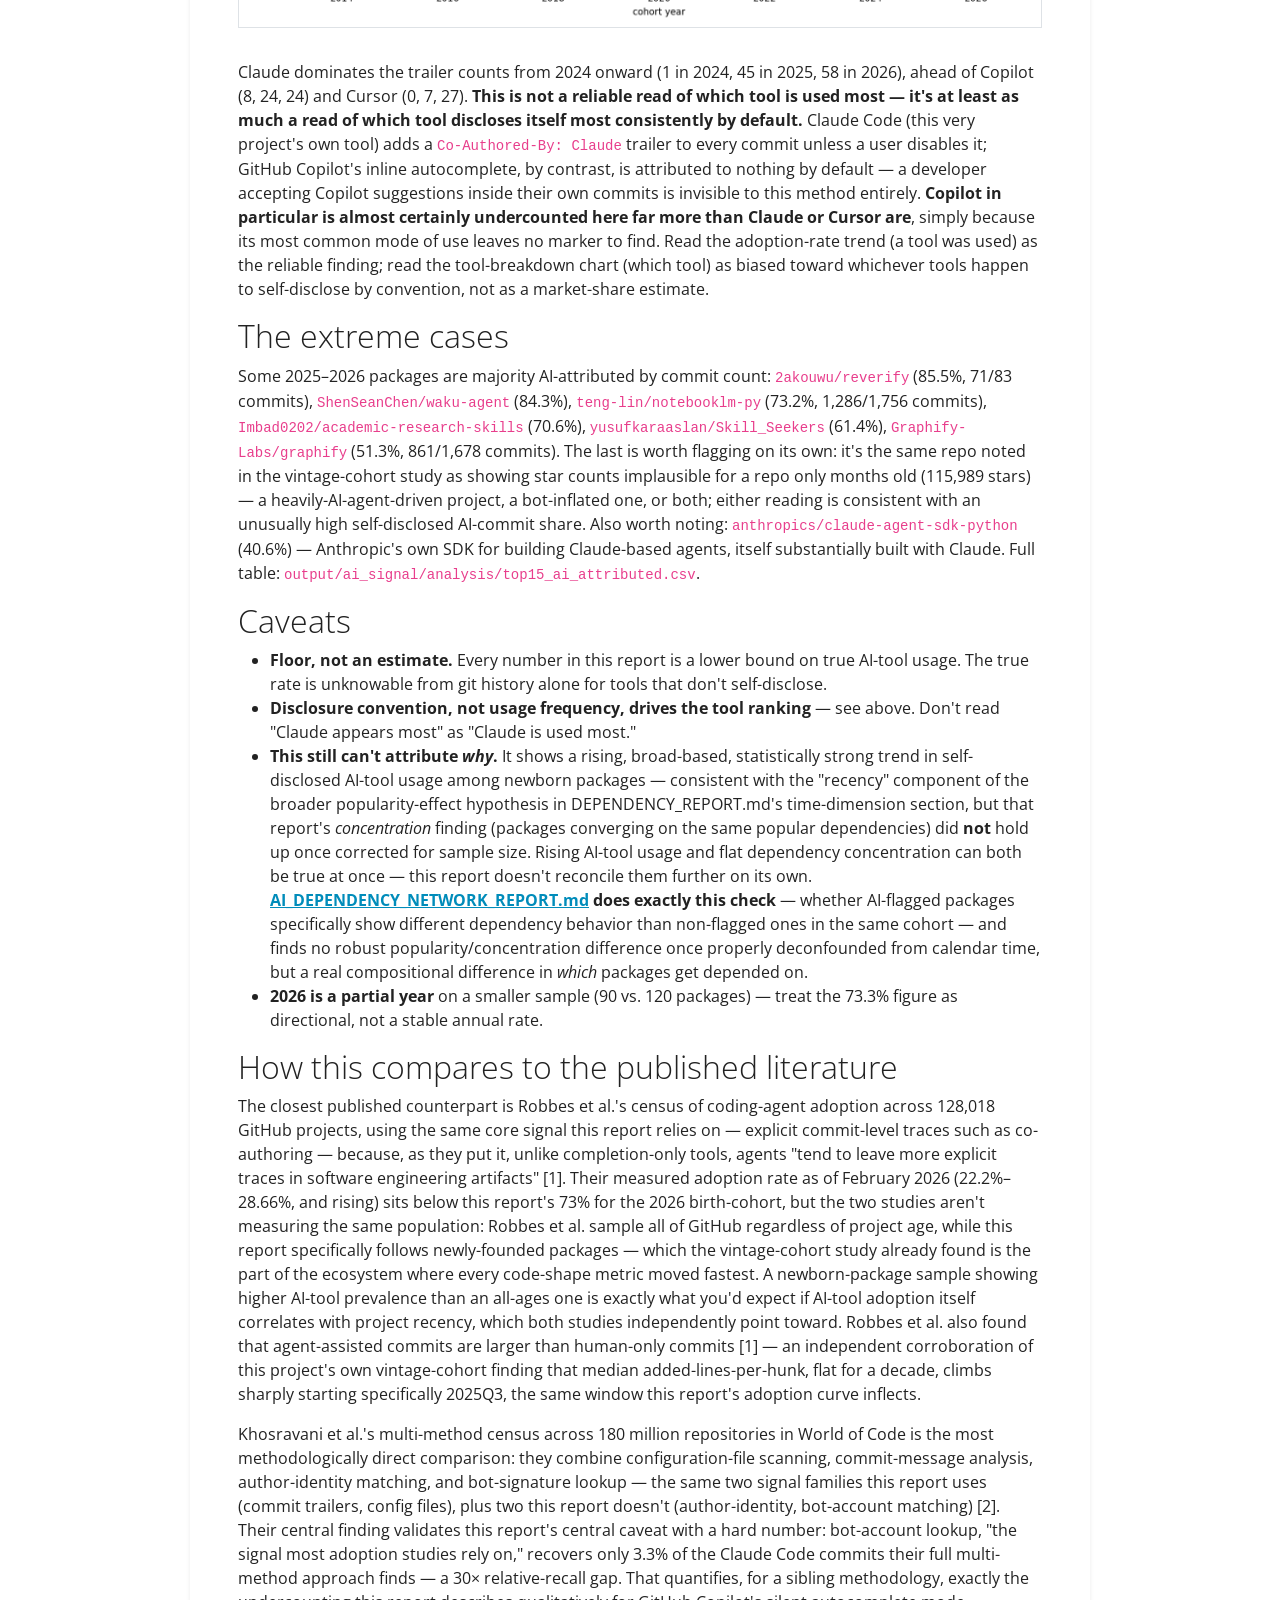
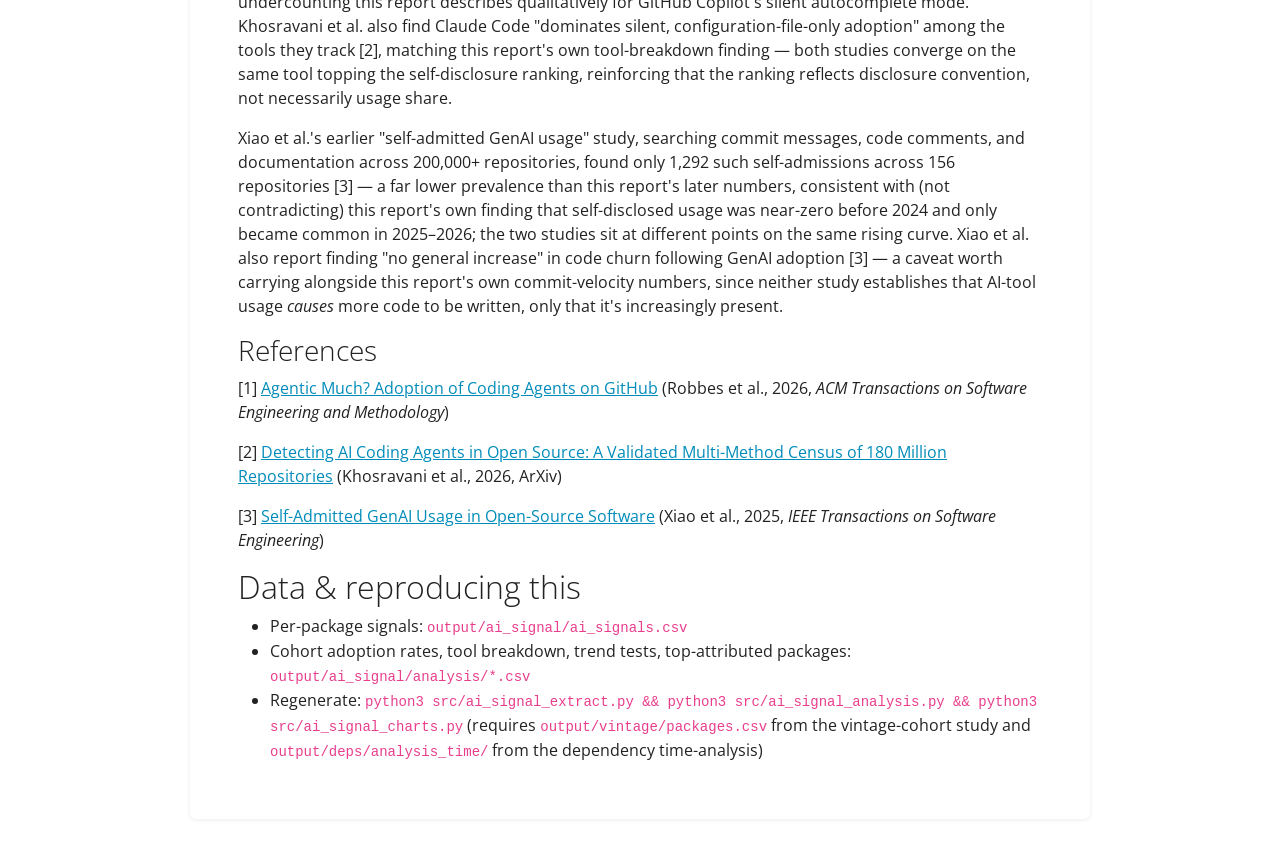
==== commit a4f3804b: "repo-metrics: test whether AI-flagged packages build dependency networks differently New AI_DEPENDEN" ====
--- a/research-diary/reports/AI_USAGE_REPORT.html
+++ b/research-diary/reports/AI_USAGE_REPORT.html
@@ -182,10 +182,12 @@
   (packages converging on the same popular dependencies) did <strong>not</strong>
   hold up once corrected for sample size. Rising AI-tool usage and flat
   dependency concentration can both be true at once — this report
-  doesn't reconcile them further; a real answer would need to check
-  whether AI-tool-flagged packages specifically show different
-  dependency-concentration behavior than non-flagged ones in the same
-  cohort, which isn't done here.</li>
+  doesn't reconcile them further on its own. <strong><a href="AI_DEPENDENCY_NETWORK_REPORT.html">AI_DEPENDENCY_NETWORK_REPORT.md</a>
+  does exactly this check</strong> — whether AI-flagged packages specifically
+  show different dependency behavior than non-flagged ones in the same
+  cohort — and finds no robust popularity/concentration difference once
+  properly deconfounded from calendar time, but a real compositional
+  difference in <em>which</em> packages get depended on.</li>
 <li><strong>2026 is a partial year</strong> on a smaller sample (90 vs. 120 packages) —
   treat the 73.3% figure as directional, not a stable annual rate.</li>
 </ul>
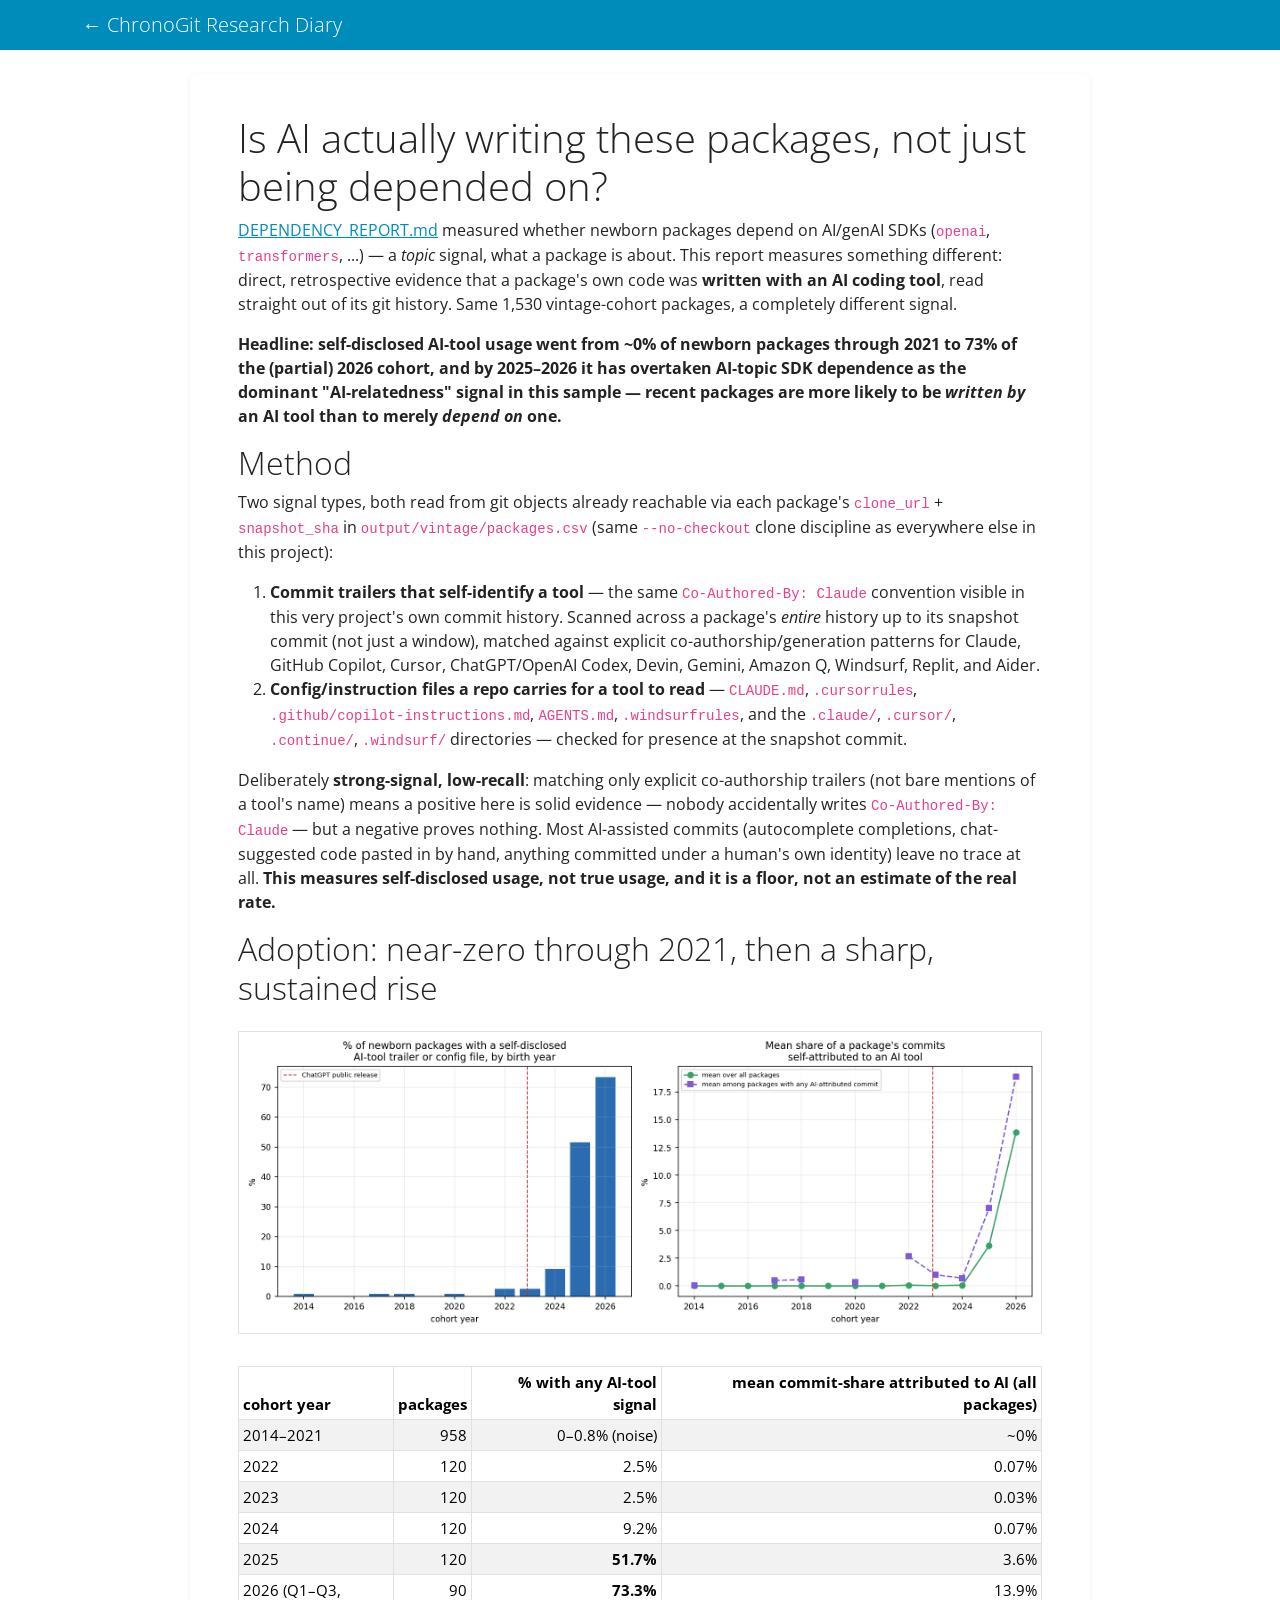
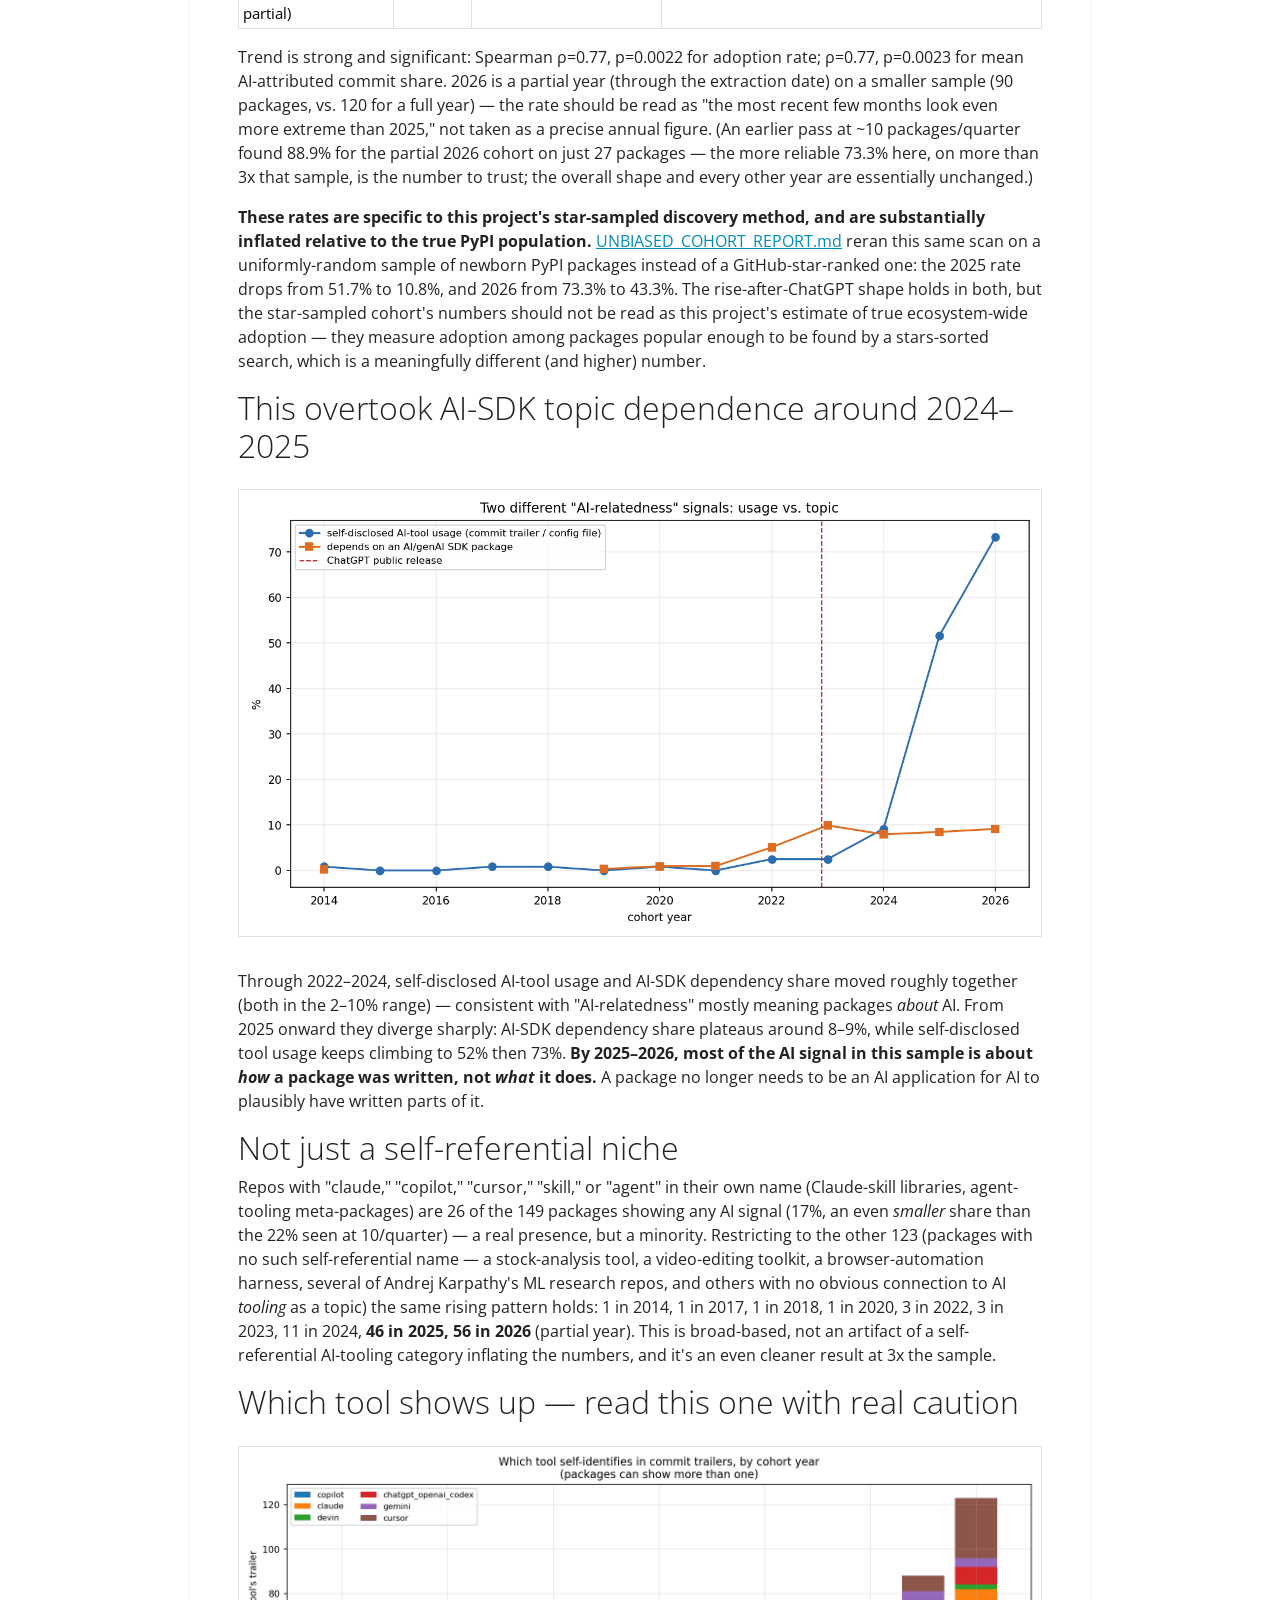
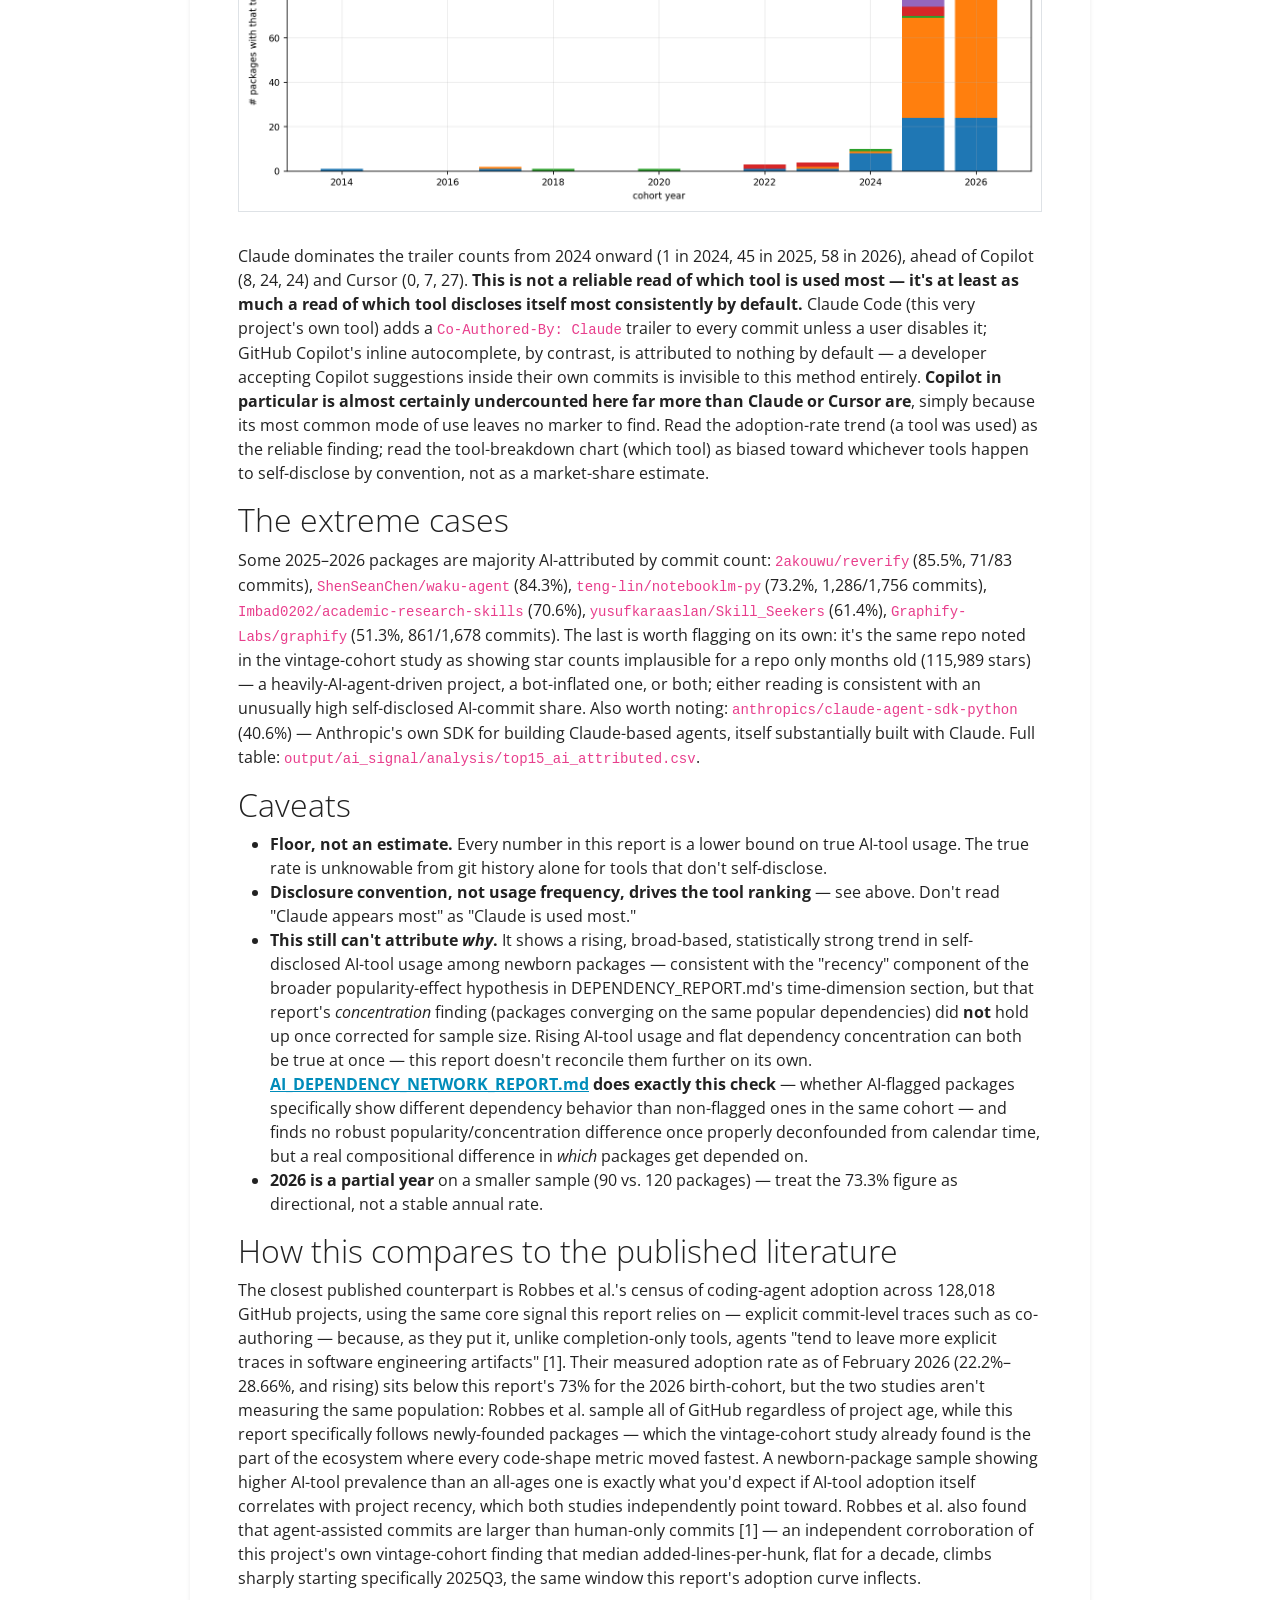
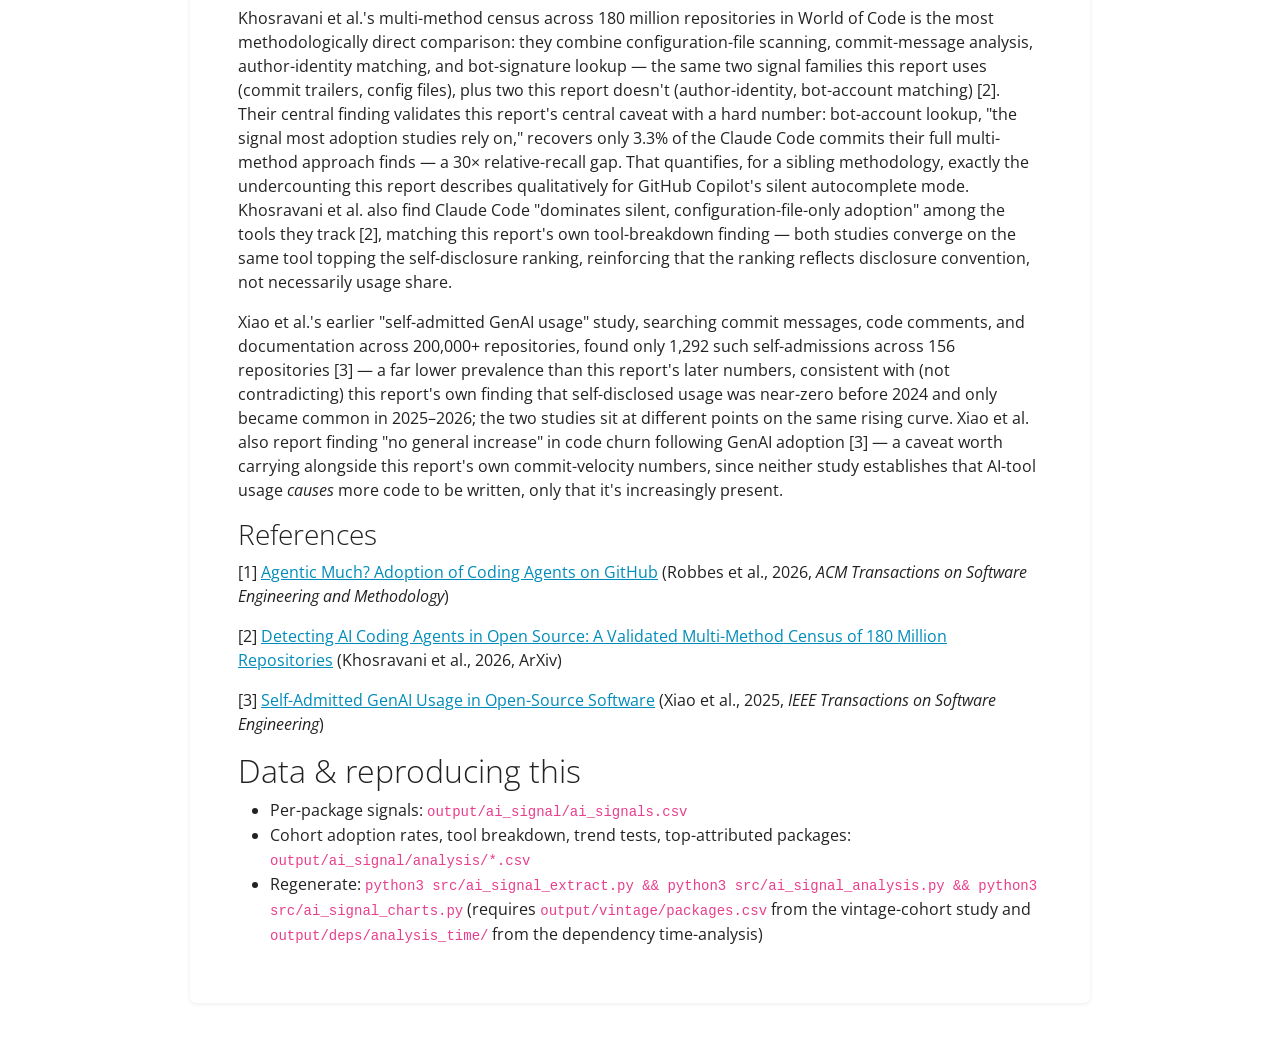
==== commit d6ea9047: "repo-metrics: add unbiased vintage cohort, removing GitHub-star sampling bias Builds a parallel 1,47" ====
--- a/research-diary/reports/AI_USAGE_REPORT.html
+++ b/research-diary/reports/AI_USAGE_REPORT.html
@@ -112,6 +112,17 @@
 88.9% for the partial 2026 cohort on just 27 packages — the more reliable
 73.3% here, on more than 3x that sample, is the number to trust; the
 overall shape and every other year are essentially unchanged.)</p>
+<p><strong>These rates are specific to this project's star-sampled discovery
+method, and are substantially inflated relative to the true PyPI
+population.</strong> <a href="UNBIASED_COHORT_REPORT.html">UNBIASED_COHORT_REPORT.md</a>
+reran this same scan on a uniformly-random sample of newborn PyPI
+packages instead of a GitHub-star-ranked one: the 2025 rate drops from
+51.7% to 10.8%, and 2026 from 73.3% to 43.3%. The rise-after-ChatGPT
+shape holds in both, but the star-sampled cohort's numbers should not be
+read as this project's estimate of true ecosystem-wide adoption — they
+measure adoption among packages popular enough to be found by a
+stars-sorted search, which is a meaningfully different (and higher)
+number.</p>
 <h2 id="this-overtook-ai-sdk-topic-dependence-around-20242025">This overtook AI-SDK topic dependence around 2024–2025</h2>
 <p><img class="img-fluid rounded border my-3" alt="Usage vs. topic" src="../../repo-metrics/output/ai_signal/charts/adoption_vs_sdk_timeline.png" /></p>
 <p>Through 2022–2024, self-disclosed AI-tool usage and AI-SDK dependency
